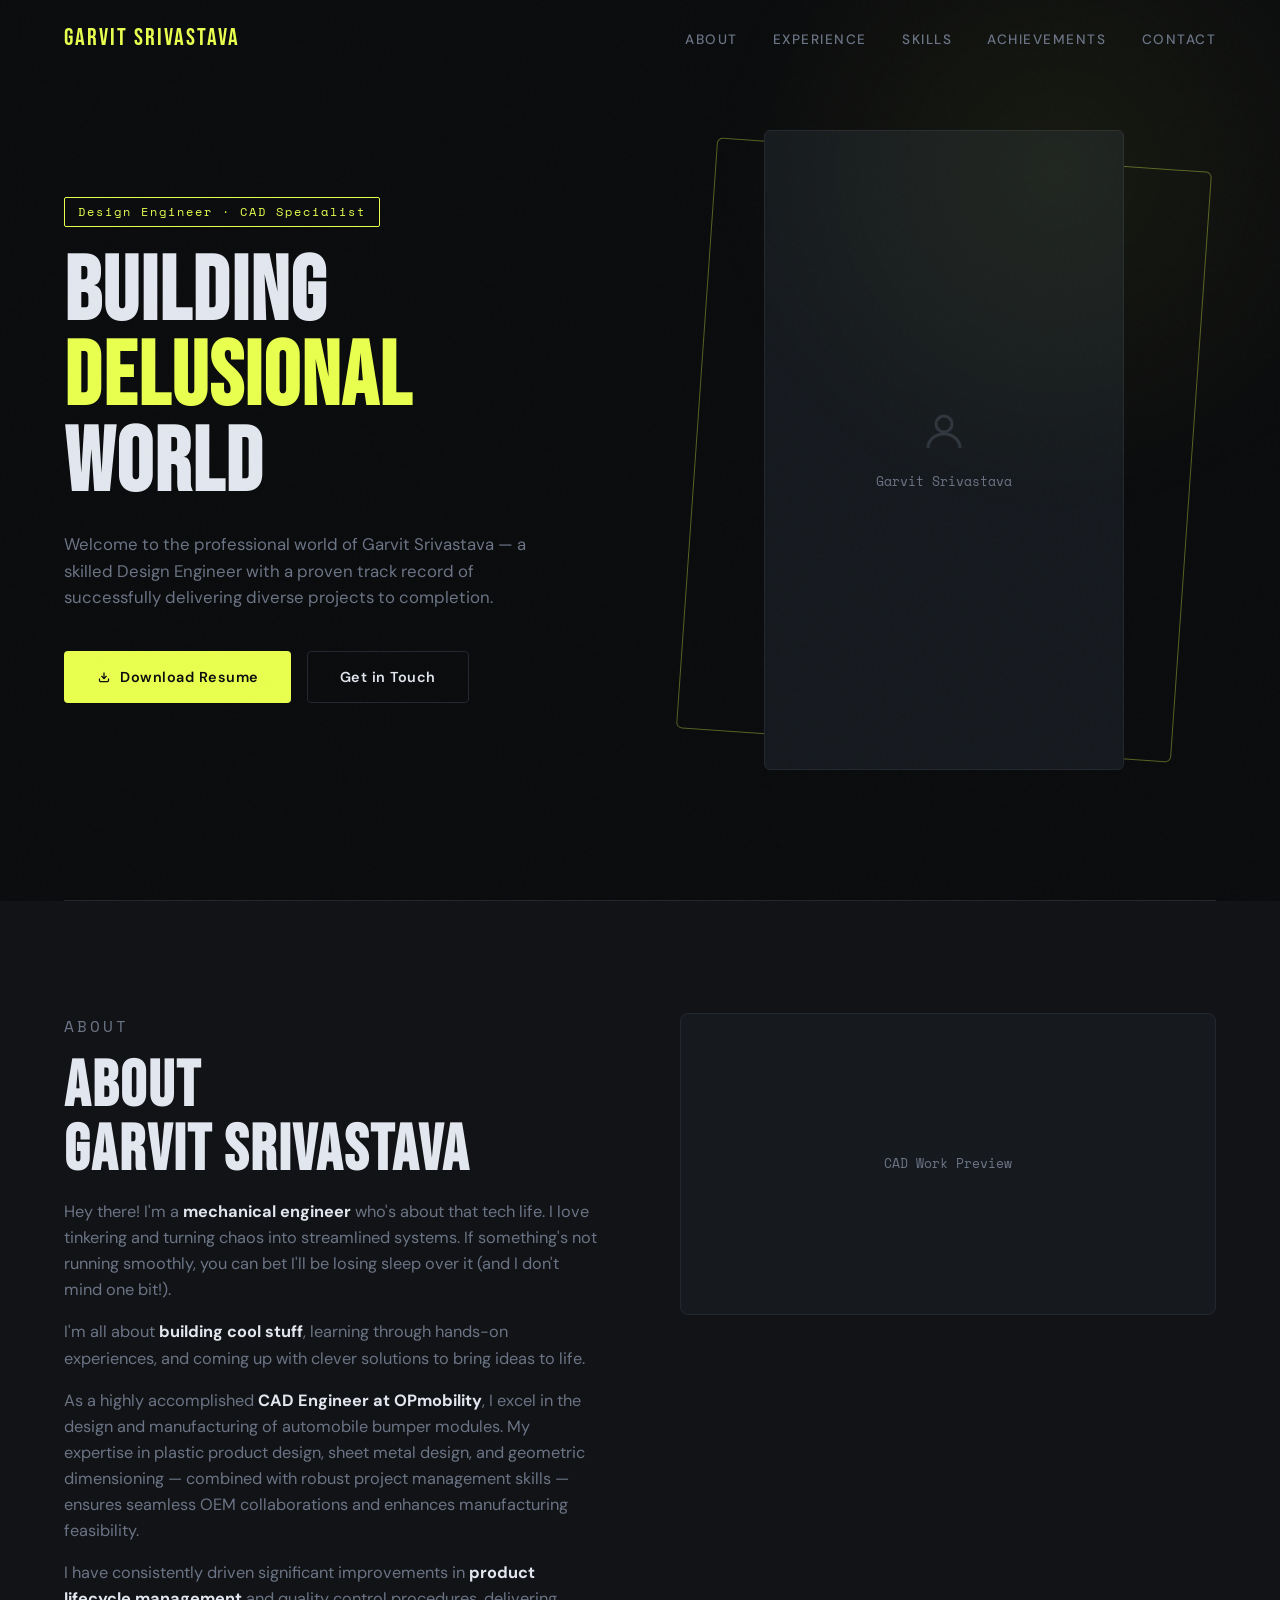
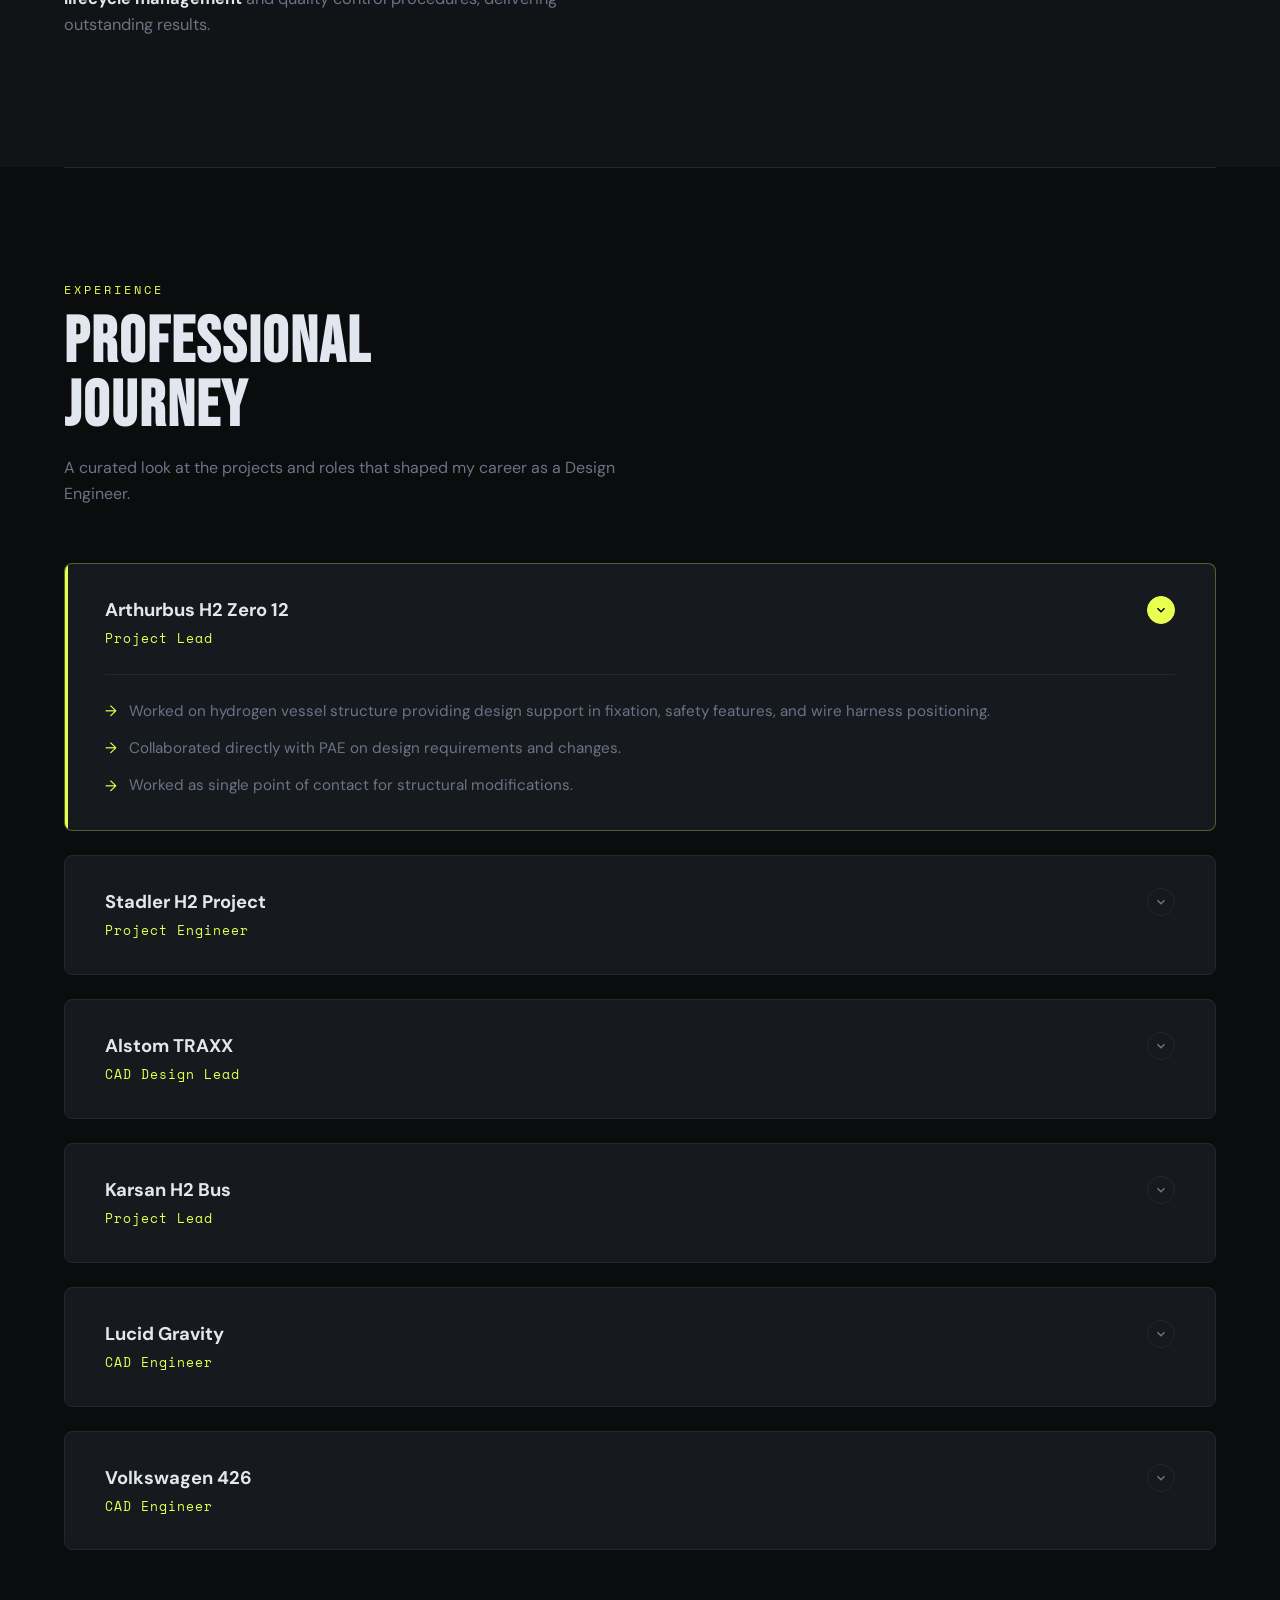
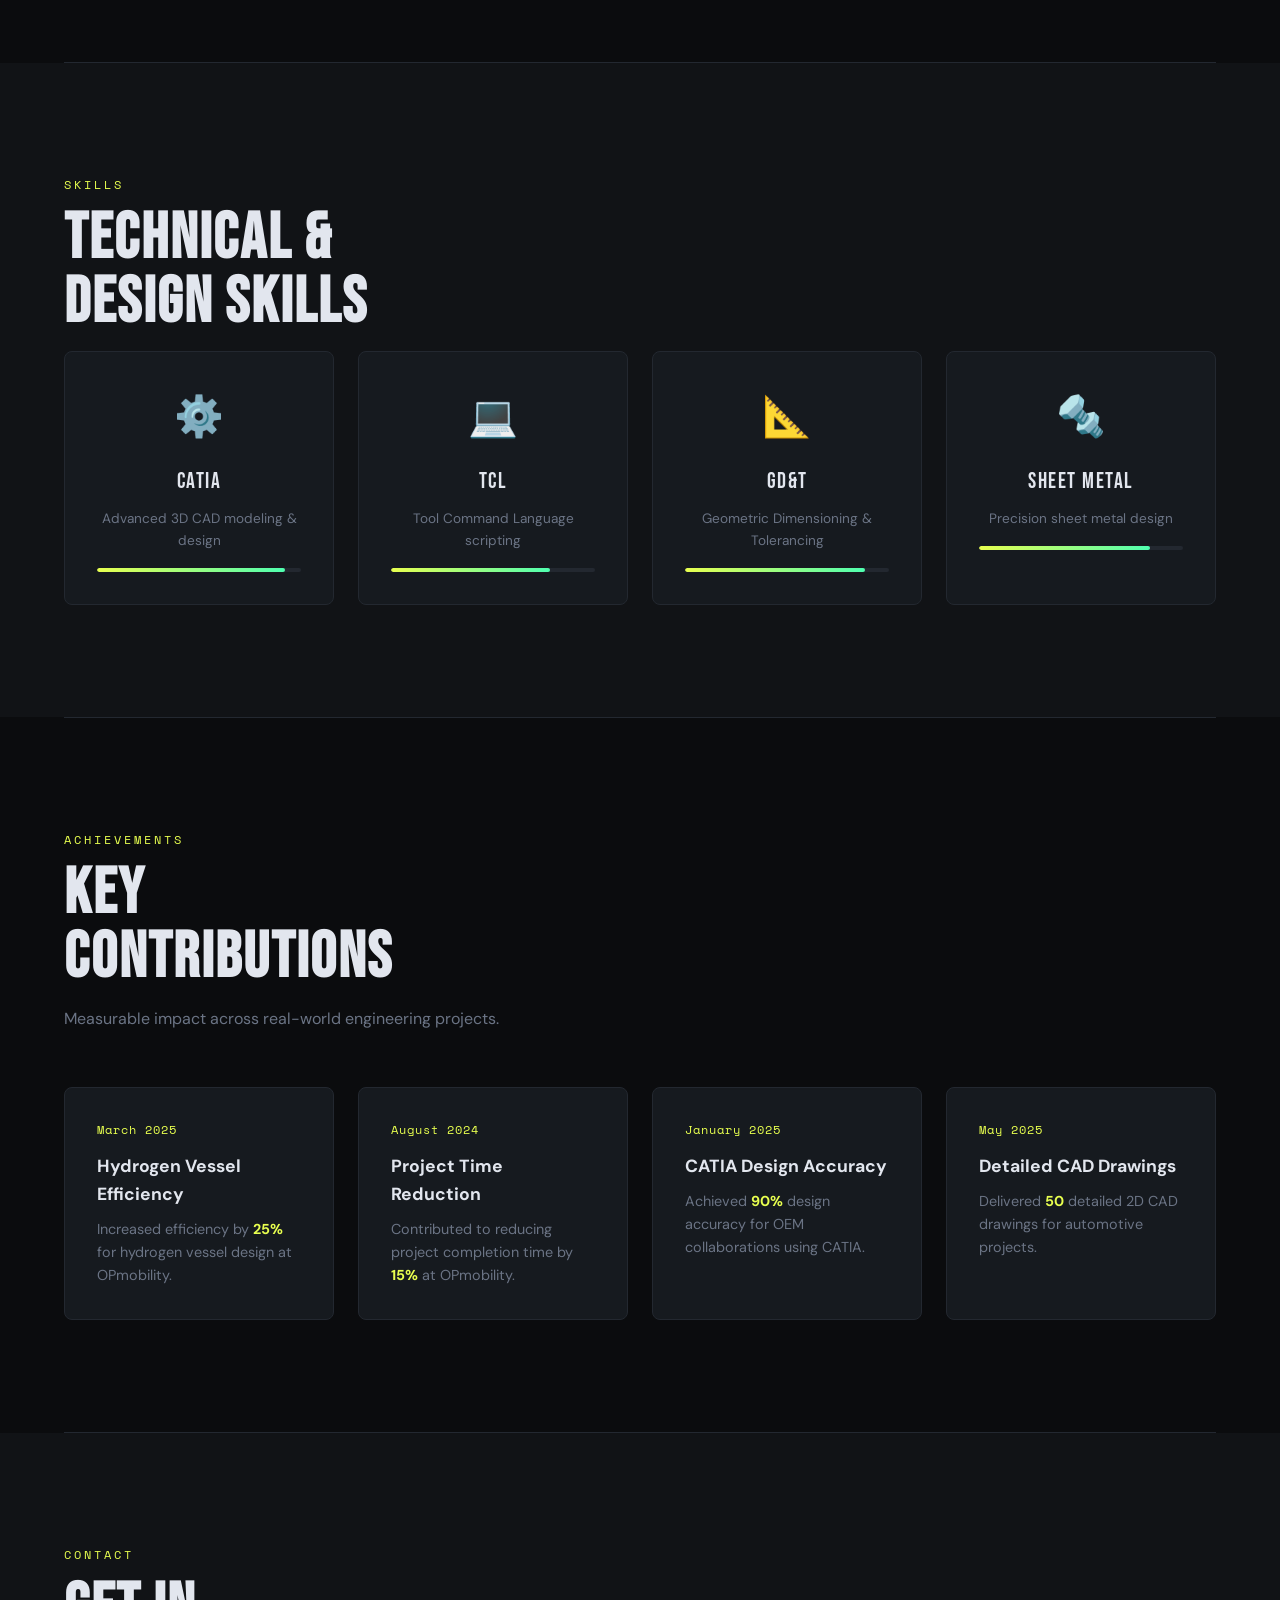
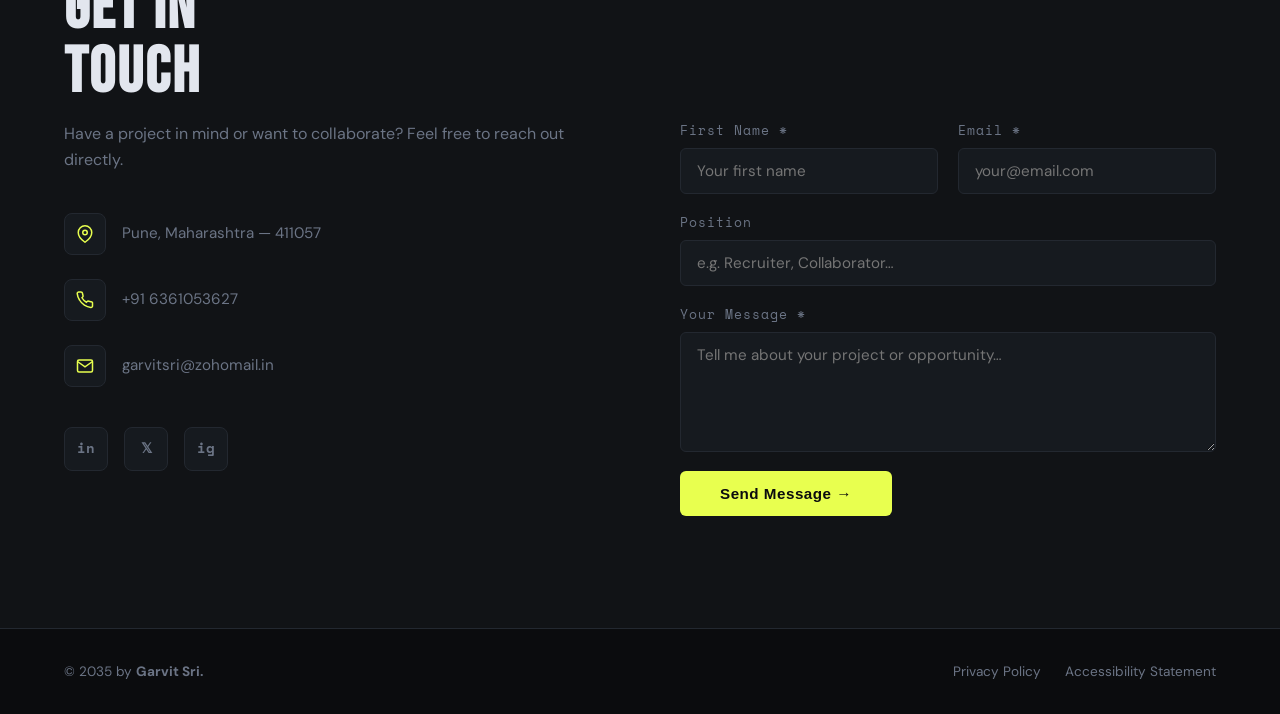
==== index.html @ 649bc717 "Photo update" ====
<!DOCTYPE html>
<html lang="en">
<head>
  <meta charset="UTF-8" />
  <meta name="viewport" content="width=device-width, initial-scale=1.0" />
  <title>Garvit Srivastava | Design Engineer</title>
  <link href="https://fonts.googleapis.com/css2?family=Bebas+Neue&family=DM+Sans:ital,wght@0,300;0,400;0,500;0,700;1,300&family=Space+Mono:wght@400;700&display=swap" rel="stylesheet" />
  <link rel="stylesheet" href="style.css" />
</head>
<body>

  <!-- NAV -->
  <nav id="navbar">
    <a href="#hero" class="nav-logo">GARVIT SRIVASTAVA</a>
    <ul class="nav-links">
      <li><a href="#about">About</a></li>
      <li><a href="#experience">Experience</a></li>
      <li><a href="#skills">Skills</a></li>
      <li><a href="#achievements">Achievements</a></li>
      <li><a href="#contact">Contact</a></li>
    </ul>
  </nav>

  <!-- HERO -->
  <section id="hero">
    <div class="hero-content">
      <span class="hero-tag">Design Engineer · CAD Specialist</span>
      <h1 class="hero-title">Building<br /><span>Delusional</span><br />World</h1>
      <p class="hero-sub">Welcome to the professional world of Garvit Srivastava — a skilled Design Engineer with a proven track record of successfully delivering diverse projects to completion.</p>
      <div class="btn-group">
        <a href="https://09c4824d-bf7a-49ed-923b-a0f10c37a76d.filesusr.com/ugd/713a3a_d5981215d5e9465781ec7c9f344c3c50.pdf" target="_blank" class="btn btn-primary">
          <svg width="16" height="12" viewBox="0 0 24 24" fill="none" stroke="currentColor" stroke-width="2.5"><path d="M21 15v4a2 2 0 0 1-2 2H5a2 2 0 0 1-2-2v-4"/><polyline points="7 10 12 15 17 10"/><line x1="12" y1="15" x2="12" y2="3"/></svg>
          Download Resume
        </a>
        <a href="#contact" class="btn btn-ghost">Get in Touch</a>
      </div>
    </div>

    <div class="hero-img-wrap">
      <img class="hero-img"
        src="https://static.wixstatic.com/media/713a3a_5676bb3617b1445f835e313beb26c7d6~mv2.jpg/v1/fill/w_421,h_815,al_c,q_80,usm_0.66_1.00_0.01,enc_avif,quality_auto/713a3a_5676bb3617b1445f835e313beb26c7d6~mv2.jpg"
        alt="Garvit Srivastava"
        onerror="this.style.display='none'; this.nextElementSibling.style.display='flex';" />
      <div class="hero-img-placeholder" style="display:none;">
        <svg width="48" height="48" viewBox="0 0 24 24" fill="none" stroke="currentColor" stroke-width="1.5"><circle cx="12" cy="8" r="4"/><path d="M4 20c0-4 3.6-7 8-7s8 3 8 7"/></svg>
        Garvit Srivastava
      </div>
    </div>
  </section>

  <hr class="divider" />

  <!-- ABOUT -->
  <section id="about">
    <div class="about-grid">
      <div class="about-text reveal">
        <p class="section-label">About</p>
        <h2 class="section-title">About<br />Garvit Srivastava  </h2>
        <p>Hey there! I'm a <strong>mechanical engineer</strong> who's about that tech life. I love tinkering and turning chaos into streamlined systems. If something's not running smoothly, you can bet I'll be losing sleep over it (and I don't mind one bit!).</p>
        <p>I'm all about <strong>building cool stuff</strong>, learning through hands-on experiences, and coming up with clever solutions to bring ideas to life.</p>
        <p>As a highly accomplished <strong>CAD Engineer at OPmobility</strong>, I excel in the design and manufacturing of automobile bumper modules. My expertise in plastic product design, sheet metal design, and geometric dimensioning — combined with robust project management skills — ensures seamless OEM collaborations and enhances manufacturing feasibility.</p>
        <p>I have consistently driven significant improvements in <strong>product lifecycle management</strong> and quality control procedures, delivering outstanding results.</p>
      </div>
      <div class="reveal" style="transition-delay:.15s">
        <img
          class="about-img"
          src="https://static.wixstatic.com/media/713a3a_209ad9497d9248bcb923b606155beb4b~mv2.png/v1/fill/w_540,h_320,al_c,q_85,usm_0.66_1.00_0.01,enc_avif,quality_auto/Screenshot%202025-07-06%20215825.png"
          alt="Garvit at work"
          onerror="this.style.display='none'; this.nextElementSibling.style.display='flex';" />
        <div class="about-img-placeholder" style="display:none;">
          <span style="font-family:var(--font-mono); font-size:.8rem; color:var(--muted)">CAD Work Preview</span>
        </div>
      </div>
    </div>
  </section>

  <hr class="divider" />

  <!-- EXPERIENCE -->
  <section id="experience">
    <p class="section-label reveal">Experience</p>
    <h2 class="section-title reveal">Professional<br />Journey</h2>
    <p class="section-sub reveal">A curated look at the projects and roles that shaped my career as a Design Engineer.</p>

    <div class="exp-grid">

      <div class="exp-card reveal" data-exp>
        <div class="exp-header">
          <div>
            <div class="exp-title">Arthurbus H2 Zero 12</div>
            <div class="exp-role">Project Lead</div>
          </div>
          <div class="exp-toggle">
            <svg width="14" height="14" viewBox="0 0 24 24" fill="none" stroke="currentColor" stroke-width="2.5"><polyline points="6 9 12 15 18 9"/></svg>
          </div>
        </div>
        <div class="exp-body">
          <ul>
            <li>Worked on hydrogen vessel structure providing design support in fixation, safety features, and wire harness positioning.</li>
            <li>Collaborated directly with PAE on design requirements and changes.</li>
            <li>Worked as single point of contact for structural modifications.</li>
          </ul>
        </div>
      </div>

      <div class="exp-card reveal" data-exp style="transition-delay:.1s">
        <div class="exp-header">
          <div>
            <div class="exp-title">Stadler H2 Project</div>
            <div class="exp-role">Project Engineer</div>
          </div>
          <div class="exp-toggle">
            <svg width="14" height="14" viewBox="0 0 24 24" fill="none" stroke="currentColor" stroke-width="2.5"><polyline points="6 9 12 15 18 9"/></svg>
          </div>
        </div>
        <div class="exp-body">
          <ul>
            <li>Worked on fueling and defueling piping system complying with manufacturing and simulation conditions.</li>
            <li>Implemented structural modifications as directed by System engineer to meet customer requirements.</li>
            <li>Drafted system, piping, and wire harness drawings for supplier to manufacture parts.</li>
          </ul>
        </div>
      </div>

      <div class="exp-card reveal" data-exp style="transition-delay:.2s">
        <div class="exp-header">
          <div>
            <div class="exp-title">Alstom TRAXX</div>
            <div class="exp-role">CAD Design Lead</div>
          </div>
          <div class="exp-toggle">
            <svg width="14" height="14" viewBox="0 0 24 24" fill="none" stroke="currentColor" stroke-width="2.5"><polyline points="6 9 12 15 18 9"/></svg>
          </div>
        </div>
        <div class="exp-body">
          <ul>
            <li>Worked on 3D and 2D modifications of structural support for hydrogen powertrain.</li>
            <li>Created detailed 2D drawings for piping and priming areas of structure.</li>
          </ul>
        </div>
      </div>

      <div class="exp-card reveal" data-exp style="transition-delay:.3s">
        <div class="exp-header">
          <div>
            <div class="exp-title">Karsan H2 Bus</div>
            <div class="exp-role">Project Lead</div>
          </div>
          <div class="exp-toggle">
            <svg width="14" height="14" viewBox="0 0 24 24" fill="none" stroke="currentColor" stroke-width="2.5"><polyline points="6 9 12 15 18 9"/></svg>
          </div>
        </div>
        <div class="exp-body">
          <ul>
            <li>Worked on metal cage structure to support hydrogen vessel and provide constant supply of hydrogen to fuel cell.</li>
            <li>Optimised components assembly to ease maintenance and accessibility.</li>
          </ul>
        </div>
      </div>

      <div class="exp-card reveal" data-exp style="transition-delay:.4s">
        <div class="exp-header">
          <div>
            <div class="exp-title">Lucid Gravity</div>
            <div class="exp-role">CAD Engineer</div>
          </div>
          <div class="exp-toggle">
            <svg width="14" height="14" viewBox="0 0 24 24" fill="none" stroke="currentColor" stroke-width="2.5"><polyline points="6 9 12 15 18 9"/></svg>
          </div>
        </div>
        <div class="exp-body">
          <ul>
            <li>Implemented tooling modifications to optimize manufacturability and ensure feasibility for production.</li>
            <li>Performed detailed validation of 2D/3D design drawings to ensure compliance with industry standards and functional specifications.</li>
          </ul>
        </div>
      </div>

      <div class="exp-card reveal" data-exp style="transition-delay:.5s">
        <div class="exp-header">
          <div>
            <div class="exp-title">Volkswagen 426</div>
            <div class="exp-role">CAD Engineer</div>
          </div>
          <div class="exp-toggle">
            <svg width="14" height="14" viewBox="0 0 24 24" fill="none" stroke="currentColor" stroke-width="2.5"><polyline points="6 9 12 15 18 9"/></svg>
          </div>
        </div>
        <div class="exp-body">
          <ul>
            <li>Updated and revised 2D/3D CAD drawings based on design changes and tooling feedback.</li>
            <li>Conducted drawing validation by applying Volkswagen-specific standards to ensure compliance and accuracy.</li>
          </ul>
        </div>
      </div>

    </div>
  </section>

  <hr class="divider" />

  <!-- SKILLS -->
  <section id="skills">
    <p class="section-label reveal">Skills</p>
    <h2 class="section-title reveal">Technical &amp;<br />Design Skills</h2>
    <div class="skills-grid">

      <div class="skill-card reveal">
        <span class="skill-icon">⚙️</span>
        <div class="skill-name">CATIA</div>
        <p style="font-size:.85rem;color:var(--muted)">Advanced 3D CAD modeling &amp; design</p>
        <div class="skill-bar-wrap"><div class="skill-bar" data-width="92"></div></div>
      </div>

      <div class="skill-card reveal" style="transition-delay:.1s">
        <span class="skill-icon">💻</span>
        <div class="skill-name">TCL</div>
        <p style="font-size:.85rem;color:var(--muted)">Tool Command Language scripting</p>
        <div class="skill-bar-wrap"><div class="skill-bar" data-width="78"></div></div>
      </div>

      <div class="skill-card reveal" style="transition-delay:.2s">
        <span class="skill-icon">📐</span>
        <div class="skill-name">GD&amp;T</div>
        <p style="font-size:.85rem;color:var(--muted)">Geometric Dimensioning &amp; Tolerancing</p>
        <div class="skill-bar-wrap"><div class="skill-bar" data-width="88"></div></div>
      </div>

      <div class="skill-card reveal" style="transition-delay:.3s">
        <span class="skill-icon">🔩</span>
        <div class="skill-name">Sheet Metal</div>
        <p style="font-size:.85rem;color:var(--muted)">Precision sheet metal design</p>
        <div class="skill-bar-wrap"><div class="skill-bar" data-width="84"></div></div>
      </div>

    </div>
  </section>

  <hr class="divider" />

  <!-- ACHIEVEMENTS -->
  <section id="achievements">
    <p class="section-label reveal">Achievements</p>
    <h2 class="section-title reveal">Key<br />Contributions</h2>
    <p class="section-sub reveal">Measurable impact across real-world engineering projects.</p>

    <div class="ach-grid">

      <div class="ach-card reveal">
        <div class="ach-date">March 2025</div>
        <div class="ach-title">Hydrogen Vessel Efficiency</div>
        <div class="ach-desc">Increased efficiency by <strong style="color:var(--accent)">25%</strong> for hydrogen vessel design at OPmobility.</div>
      </div>

      <div class="ach-card reveal" style="transition-delay:.1s">
        <div class="ach-date">August 2024</div>
        <div class="ach-title">Project Time Reduction</div>
        <div class="ach-desc">Contributed to reducing project completion time by <strong style="color:var(--accent)">15%</strong> at OPmobility.</div>
      </div>

      <div class="ach-card reveal" style="transition-delay:.2s">
        <div class="ach-date">January 2025</div>
        <div class="ach-title">CATIA Design Accuracy</div>
        <div class="ach-desc">Achieved <strong style="color:var(--accent)">90%</strong> design accuracy for OEM collaborations using CATIA.</div>
      </div>

      <div class="ach-card reveal" style="transition-delay:.3s">
        <div class="ach-date">May 2025</div>
        <div class="ach-title">Detailed CAD Drawings</div>
        <div class="ach-desc">Delivered <strong style="color:var(--accent)">50</strong> detailed 2D CAD drawings for automotive projects.</div>
      </div>

    </div>
  </section>

  <hr class="divider" />

  <!-- CONTACT -->
  <section id="contact">
    <p class="section-label reveal">Contact</p>
    <h2 class="section-title reveal">Get in<br />Touch</h2>

    <div class="contact-wrap">

      <div class="contact-info reveal">
        <p style="color:var(--muted); margin-bottom:1rem;">Have a project in mind or want to collaborate? Feel free to reach out directly.</p>

        <div class="contact-item">
          <div class="c-icon">
            <svg width="18" height="18" viewBox="0 0 24 24" fill="none" stroke="currentColor" stroke-width="2"><path d="M21 10c0 7-9 13-9 13s-9-6-9-13a9 9 0 0 1 18 0z"/><circle cx="12" cy="10" r="3"/></svg>
          </div>
          <span>Pune, Maharashtra — 411057</span>
        </div>

        <div class="contact-item">
          <div class="c-icon">
            <svg width="18" height="18" viewBox="0 0 24 24" fill="none" stroke="currentColor" stroke-width="2"><path d="M22 16.92v3a2 2 0 0 1-2.18 2 19.79 19.79 0 0 1-8.63-3.07A19.5 19.5 0 0 1 4.69 12 19.79 19.79 0 0 1 1.63 3.42 2 2 0 0 1 3.6 1.24h3a2 2 0 0 1 2 1.72c.13 1 .37 1.97.72 2.9a2 2 0 0 1-.45 2.11L7.91 9a16 16 0 0 0 6 6l.96-.96a2 2 0 0 1 2.11-.45c.93.35 1.9.59 2.9.72A2 2 0 0 1 22 16.92z"/></svg>
          </div>
          <a href="tel:+916361053627">+91 6361053627</a>
        </div>

        <div class="contact-item">
          <div class="c-icon">
            <svg width="18" height="18" viewBox="0 0 24 24" fill="none" stroke="currentColor" stroke-width="2"><path d="M4 4h16c1.1 0 2 .9 2 2v12c0 1.1-.9 2-2 2H4c-1.1 0-2-.9-2-2V6c0-1.1.9-2 2-2z"/><polyline points="22,6 12,13 2,6"/></svg>
          </div>
          <a href="mailto:garvitsri@zohomail.in">garvitsri@zohomail.in</a>
        </div>

        <div class="social-row">
          <a href="https://www.linkedin.com/in/garvitsri/" target="_blank" class="social-btn" title="LinkedIn">in</a>
          <a href="https://x.com/garvitsri01" target="_blank" class="social-btn" title="X / Twitter">𝕏</a>
          <a href="https://www.instagram.com/garvit_0602/" target="_blank" class="social-btn" title="Instagram">ig</a>
        </div>
      </div>

      <div class="contact-form reveal" style="transition-delay:.15s">
        <div class="form-row">
          <div class="form-group">
            <label>First Name *</label>
            <input type="text" id="fname" placeholder="Your first name" />
          </div>
          <div class="form-group">
            <label>Email *</label>
            <input type="email" id="femail" placeholder="your@email.com" />
          </div>
        </div>
        <div class="form-group">
          <label>Position</label>
          <input type="text" id="fpos" placeholder="e.g. Recruiter, Collaborator…" />
        </div>
        <div class="form-group">
          <label>Your Message *</label>
          <textarea id="fmsg" placeholder="Tell me about your project or opportunity…"></textarea>
        </div>
        <button class="btn-submit" onclick="submitForm()">Send Message →</button>
        <div class="form-success" id="formSuccess">✓ Message sent! I'll get back to you soon.</div>
      </div>

    </div>
  </section>

  <!-- FOOTER -->
  <footer>
    <p>© 2035 by <strong>Garvit Sri.</strong></p>
    <div class="footer-links">
      <a href="#">Privacy Policy</a>
      <a href="#">Accessibility Statement</a>
    </div>
  </footer>

  <script src="script.js"></script>
</body>
</html>
---- style.css ----
/* ── RESET & VARIABLES ─────────────────────── */
*, *::before, *::after { margin: 0; padding: 0; box-sizing: border-box; }

:root {
  --bg:       #0b0c0e;
  --surface:  #111316;
  --card:     #161a1f;
  --border:   #232830;
  --accent:   #e8ff4f;
  --accent2:  #4fffb0;
  --text:     #e2e6ee;
  --muted:    #6b7485;
  --font-head: 'Bebas Neue', sans-serif;
  --font-body: 'DM Sans', sans-serif;
  --font-mono: 'Space Mono', monospace;
}

html { scroll-behavior: smooth; }

body {
  background: var(--bg);
  color: var(--text);
  font-family: var(--font-body);
  font-size: 16px;
  line-height: 1.6;
  overflow-x: hidden;
}

/* ── NOISE OVERLAY ─────────────────────────── */
body::before {
  content: '';
  position: fixed;
  inset: 0;
  background-image: url("data:image/svg+xml,%3Csvg viewBox='0 0 256 256' xmlns='http://www.w3.org/2000/svg'%3E%3Cfilter id='noise'%3E%3CfeTurbulence type='fractalNoise' baseFrequency='0.9' numOctaves='4' stitchTiles='stitch'/%3E%3C/filter%3E%3Crect width='100%25' height='100%25' filter='url(%23noise)' opacity='0.04'/%3E%3C/svg%3E");
  pointer-events: none;
  z-index: 9999;
  opacity: .35;
}

/* ── NAV ───────────────────────────────────── */
nav {
  position: fixed;
  top: 0; left: 0; right: 0;
  z-index: 100;
  display: flex;
  align-items: center;
  justify-content: space-between;
  padding: 1.2rem 5vw;
  border-bottom: 1px solid transparent;
  transition: border-color .3s, background .3s, backdrop-filter .3s;
}
nav.scrolled {
  background: rgba(11,12,14,.82);
  backdrop-filter: blur(18px);
  border-color: var(--border);
}
.nav-logo {
  font-family: var(--font-head);
  font-size: 1.5rem;
  letter-spacing: 2px;
  color: var(--accent);
  text-decoration: none;
}
.nav-links { display: flex; gap: 2.2rem; list-style: none; }
.nav-links a {
  font-size: .85rem;
  font-weight: 500;
  letter-spacing: 1.5px;
  text-transform: uppercase;
  color: var(--muted);
  text-decoration: none;
  transition: color .2s;
}
.nav-links a:hover { color: var(--accent); }

/* ── HERO ──────────────────────────────────── */
#hero {
  min-height: 100vh;
  display: grid;
  grid-template-columns: 1fr 1fr;
  align-items: center;
  padding: 0 5vw;
  gap: 4rem;
  position: relative;
  overflow: hidden;
}
#hero::after {
  content: '';
  position: absolute;
  top: -20%; right: -10%;
  width: 55vw; height: 55vw;
  border-radius: 50%;
  background: radial-gradient(circle, rgba(232,255,79,.06) 0%, transparent 70%);
  pointer-events: none;
}

.hero-tag {
  display: inline-block;
  font-family: var(--font-mono);
  font-size: .75rem;
  letter-spacing: 2px;
  color: var(--accent);
  border: 1px solid var(--accent);
  padding: .3rem .8rem;
  border-radius: 2px;
  margin-bottom: 1.5rem;
  animation: fadeUp .6s .1s both;
}
.hero-title {
  font-family: var(--font-head);
  font-size: clamp(3.5rem, 7vw, 7rem);
  line-height: .95;
  letter-spacing: 2px;
  margin-bottom: 1.5rem;
  animation: fadeUp .6s .2s both;
}
.hero-title span { color: var(--accent); }
.hero-sub {
  font-size: 1.05rem;
  color: var(--muted);
  max-width: 480px;
  margin-bottom: 2.5rem;
  animation: fadeUp .6s .3s both;
}
.btn-group { display: flex; gap: 1rem; flex-wrap: wrap; animation: fadeUp .6s .4s both; }
.btn {
  display: inline-flex;
  align-items: center;
  gap: .5rem;
  padding: .85rem 2rem;
  border-radius: 4px;
  font-size: .9rem;
  font-weight: 600;
  letter-spacing: .5px;
  text-decoration: none;
  cursor: pointer;
  transition: all .25s;
}
.btn-primary {
  background: var(--accent);
  color: #0b0c0e;
}
.btn-primary:hover { background: #d4eb00; transform: translateY(-2px); box-shadow: 0 8px 30px rgba(232,255,79,.25); }
.btn-ghost {
  background: transparent;
  color: var(--text);
  border: 1px solid var(--border);
}
.btn-ghost:hover { border-color: var(--accent); color: var(--accent); transform: translateY(-2px); }

.hero-img-wrap {
  position: relative;
  display: flex;
  justify-content: center;
  animation: fadeUp .7s .35s both;
}
.hero-img-wrap::before {
  content: '';
  position: absolute;
  inset: 1.5rem;
  border: 1px solid var(--accent);
  border-radius: 6px;
  transform: rotate(4deg);
  opacity: .35;
}
.hero-img {
  width: 100%;
  max-width: 360px;
  aspect-ratio: 9/16;
  object-fit: cover;
  border-radius: 6px;
  filter: grayscale(20%) contrast(1.05);
  position: relative;
  z-index: 1;
}
.hero-img-placeholder {
  width: 100%;
  max-width: 360px;
  aspect-ratio: 9/16;
  border-radius: 6px;
  background: var(--card);
  border: 1px solid var(--border);
  display: flex;
  flex-direction: column;
  align-items: center;
  justify-content: center;
  gap: 1rem;
  color: var(--muted);
  font-family: var(--font-mono);
  font-size: .8rem;
  position: relative;
  z-index: 1;
}
.hero-img-placeholder svg { opacity: .3; }

/* ── SECTION COMMONS ───────────────────────── */
section { padding: 7rem 5vw; }
.section-label {
  font-family: var(--font-mono);
  font-size: .75rem;
  letter-spacing: 3px;
  color: var(--accent);
  text-transform: uppercase;
  margin-bottom: .8rem;
}
.section-title {
  font-family: var(--font-head);
  font-size: clamp(2.8rem, 5vw, 4.5rem);
  letter-spacing: 2px;
  line-height: 1;
  margin-bottom: 1rem;
}
.section-sub {
  color: var(--muted);
  max-width: 560px;
  margin-bottom: 3.5rem;
  font-size: 1rem;
}
hr.divider {
  border: none;
  border-top: 1px solid var(--border);
  margin: 0 5vw;
}

/* ── ABOUT ─────────────────────────────────── */
#about { background: var(--surface); }
.about-grid {
  display: grid;
  grid-template-columns: 1fr 1fr;
  gap: 5rem;
  align-items: start;
}
.about-text p {
  color: var(--muted);
  margin-bottom: 1rem;
  font-size: 1.02rem;
}
.about-text p strong { color: var(--text); }
.about-img {
  width: 100%;
  border-radius: 8px;
  border: 1px solid var(--border);
  filter: grayscale(15%);
}
.about-img-placeholder {
  width: 100%;
  aspect-ratio: 16/9;
  border-radius: 8px;
  background: var(--card);
  border: 1px solid var(--border);
  display: flex;
  align-items: center;
  justify-content: center;
  color: var(--muted);
  font-family: var(--font-mono);
  font-size: .8rem;
}

/* ── EXPERIENCE ────────────────────────────── */
#experience { background: var(--bg); }
.exp-grid { display: grid; gap: 1.5rem; }
.exp-card {
  background: var(--card);
  border: 1px solid var(--border);
  border-radius: 8px;
  padding: 2rem 2.5rem;
  cursor: pointer;
  transition: border-color .25s, transform .25s;
  position: relative;
  overflow: hidden;
}
.exp-card::before {
  content: '';
  position: absolute;
  left: 0; top: 0; bottom: 0;
  width: 3px;
  background: var(--accent);
  transform: scaleY(0);
  transform-origin: bottom;
  transition: transform .3s;
}
.exp-card:hover { border-color: rgba(232,255,79,.3); transform: translateX(4px); }
.exp-card:hover::before { transform: scaleY(1); }
.exp-card.open::before { transform: scaleY(1); }
.exp-card.open { border-color: rgba(232,255,79,.3); }
.exp-header {
  display: flex;
  justify-content: space-between;
  align-items: flex-start;
  gap: 1rem;
}
.exp-title { font-size: 1.15rem; font-weight: 700; margin-bottom: .25rem; }
.exp-role {
  font-family: var(--font-mono);
  font-size: .8rem;
  color: var(--accent);
  letter-spacing: 1px;
}
.exp-toggle {
  width: 28px; height: 28px;
  border: 1px solid var(--border);
  border-radius: 50%;
  display: flex;
  align-items: center;
  justify-content: center;
  flex-shrink: 0;
  transition: background .2s, border-color .2s;
  color: var(--muted);
}
.exp-card.open .exp-toggle { background: var(--accent); border-color: var(--accent); color: #000; }
.exp-body {
  display: none;
  margin-top: 1.5rem;
  padding-top: 1.5rem;
  border-top: 1px solid var(--border);
}
.exp-card.open .exp-body { display: block; }
.exp-body ul { list-style: none; display: flex; flex-direction: column; gap: .75rem; }
.exp-body ul li {
  display: flex;
  gap: .75rem;
  align-items: flex-start;
  color: var(--muted);
  font-size: .95rem;
}
.exp-body ul li::before {
  content: '→';
  color: var(--accent);
  flex-shrink: 0;
  margin-top: .05rem;
}

/* ── SKILLS ────────────────────────────────── */
#skills { background: var(--surface); }
.skills-grid {
  display: grid;
  grid-template-columns: repeat(auto-fit, minmax(220px, 1fr));
  gap: 1.5rem;
}
.skill-card {
  background: var(--card);
  border: 1px solid var(--border);
  border-radius: 8px;
  padding: 2rem;
  text-align: center;
  transition: border-color .25s, transform .25s;
}
.skill-card:hover {
  border-color: var(--accent);
  transform: translateY(-4px);
}
.skill-icon {
  font-size: 2.5rem;
  margin-bottom: 1rem;
  display: block;
}
.skill-name {
  font-family: var(--font-head);
  font-size: 1.4rem;
  letter-spacing: 1.5px;
  margin-bottom: .5rem;
}
.skill-bar-wrap {
  background: var(--border);
  border-radius: 100px;
  height: 4px;
  margin-top: 1rem;
  overflow: hidden;
}
.skill-bar {
  height: 100%;
  border-radius: 100px;
  background: linear-gradient(90deg, var(--accent), var(--accent2));
  width: 0;
  transition: width 1.2s cubic-bezier(.22,1,.36,1);
}

/* ── ACHIEVEMENTS ──────────────────────────── */
#achievements { background: var(--bg); }
.ach-grid {
  display: grid;
  grid-template-columns: repeat(auto-fit, minmax(240px, 1fr));
  gap: 1.5rem;
}
.ach-card {
  background: var(--card);
  border: 1px solid var(--border);
  border-radius: 8px;
  padding: 2rem;
  transition: border-color .25s, transform .25s;
  position: relative;
  overflow: hidden;
}
.ach-card::after {
  content: '';
  position: absolute;
  bottom: 0; left: 0; right: 0;
  height: 2px;
  background: linear-gradient(90deg, var(--accent), var(--accent2));
  transform: scaleX(0);
  transform-origin: left;
  transition: transform .4s;
}
.ach-card:hover { border-color: rgba(232,255,79,.25); transform: translateY(-4px); }
.ach-card:hover::after { transform: scaleX(1); }
.ach-date {
  font-family: var(--font-mono);
  font-size: .75rem;
  color: var(--accent);
  letter-spacing: 1px;
  margin-bottom: .8rem;
}
.ach-title { font-size: 1.1rem; font-weight: 700; margin-bottom: .6rem; }
.ach-desc { font-size: .9rem; color: var(--muted); }

/* ── CONTACT ───────────────────────────────── */
#contact { background: var(--surface); }
.contact-wrap {
  display: grid;
  grid-template-columns: 1fr 1fr;
  gap: 5rem;
  align-items: start;
}
.contact-info { display: flex; flex-direction: column; gap: 1.5rem; }
.contact-item {
  display: flex;
  align-items: center;
  gap: 1rem;
  color: var(--muted);
  font-size: .95rem;
}
.contact-item a { color: inherit; text-decoration: none; transition: color .2s; }
.contact-item a:hover { color: var(--accent); }
.c-icon {
  width: 42px; height: 42px;
  background: var(--card);
  border: 1px solid var(--border);
  border-radius: 8px;
  display: flex;
  align-items: center;
  justify-content: center;
  flex-shrink: 0;
  color: var(--accent);
}
.social-row { display: flex; gap: 1rem; margin-top: 1rem; }
.social-btn {
  width: 44px; height: 44px;
  background: var(--card);
  border: 1px solid var(--border);
  border-radius: 8px;
  display: flex;
  align-items: center;
  justify-content: center;
  color: var(--muted);
  text-decoration: none;
  font-size: .85rem;
  font-weight: 700;
  font-family: var(--font-mono);
  transition: all .2s;
}
.social-btn:hover { background: var(--accent); color: #000; border-color: var(--accent); }

/* ── FORM ──────────────────────────────────── */
.contact-form { display: flex; flex-direction: column; gap: 1.2rem; }
.form-row { display: grid; grid-template-columns: 1fr 1fr; gap: 1.2rem; }
.form-group { display: flex; flex-direction: column; gap: .4rem; }
.form-group label {
  font-size: .8rem;
  font-family: var(--font-mono);
  letter-spacing: 1px;
  color: var(--muted);
}
.form-group input,
.form-group select,
.form-group textarea {
  background: var(--card);
  border: 1px solid var(--border);
  border-radius: 6px;
  padding: .75rem 1rem;
  color: var(--text);
  font-family: var(--font-body);
  font-size: .95rem;
  outline: none;
  transition: border-color .2s;
}
.form-group input:focus,
.form-group select:focus,
.form-group textarea:focus { border-color: var(--accent); }
.form-group textarea { resize: vertical; min-height: 120px; }
.form-group select option { background: var(--card); }
.btn-submit {
  padding: .85rem 2.5rem;
  background: var(--accent);
  color: #0b0c0e;
  font-weight: 700;
  border: none;
  border-radius: 6px;
  font-size: .95rem;
  cursor: pointer;
  align-self: flex-start;
  transition: all .25s;
  letter-spacing: .5px;
}
.btn-submit:hover { background: #d4eb00; transform: translateY(-2px); box-shadow: 0 8px 30px rgba(232,255,79,.25); }
.form-success {
  display: none;
  padding: 1rem;
  background: rgba(79,255,176,.1);
  border: 1px solid var(--accent2);
  border-radius: 6px;
  color: var(--accent2);
  font-family: var(--font-mono);
  font-size: .85rem;
}

/* ── FOOTER ────────────────────────────────── */
footer {
  background: var(--bg);
  border-top: 1px solid var(--border);
  padding: 2rem 5vw;
  display: flex;
  align-items: center;
  justify-content: space-between;
  gap: 1rem;
  flex-wrap: wrap;
}
footer p { font-size: .85rem; color: var(--muted); }
footer a { color: var(--accent); text-decoration: none; }
.footer-links { display: flex; gap: 1.5rem; }
.footer-links a { font-size: .85rem; color: var(--muted); text-decoration: none; transition: color .2s; }
.footer-links a:hover { color: var(--accent); }

/* ── ANIMATIONS ────────────────────────────── */
@keyframes fadeUp {
  from { opacity: 0; transform: translateY(24px); }
  to   { opacity: 1; transform: translateY(0); }
}
.reveal {
  opacity: 0;
  transform: translateY(30px);
  transition: opacity .6s ease, transform .6s ease;
}
.reveal.visible {
  opacity: 1;
  transform: translateY(0);
}

/* ── RESPONSIVE ────────────────────────────── */
@media (max-width: 900px) {
  #hero { grid-template-columns: 1fr; padding-top: 7rem; text-align: center; }
  #hero::after { display: none; }
  .hero-sub { margin: 0 auto 2.5rem; }
  .btn-group { justify-content: center; }
  .hero-img-wrap { order: -1; }
  .about-grid { grid-template-columns: 1fr; }
  .contact-wrap { grid-template-columns: 1fr; }
  .form-row { grid-template-columns: 1fr; }
}
@media (max-width: 600px) {
  nav { padding: 1rem 4vw; }
  .nav-links { gap: 1.2rem; }
  .nav-links a { font-size: .75rem; }
  section { padding: 5rem 4vw; }
}
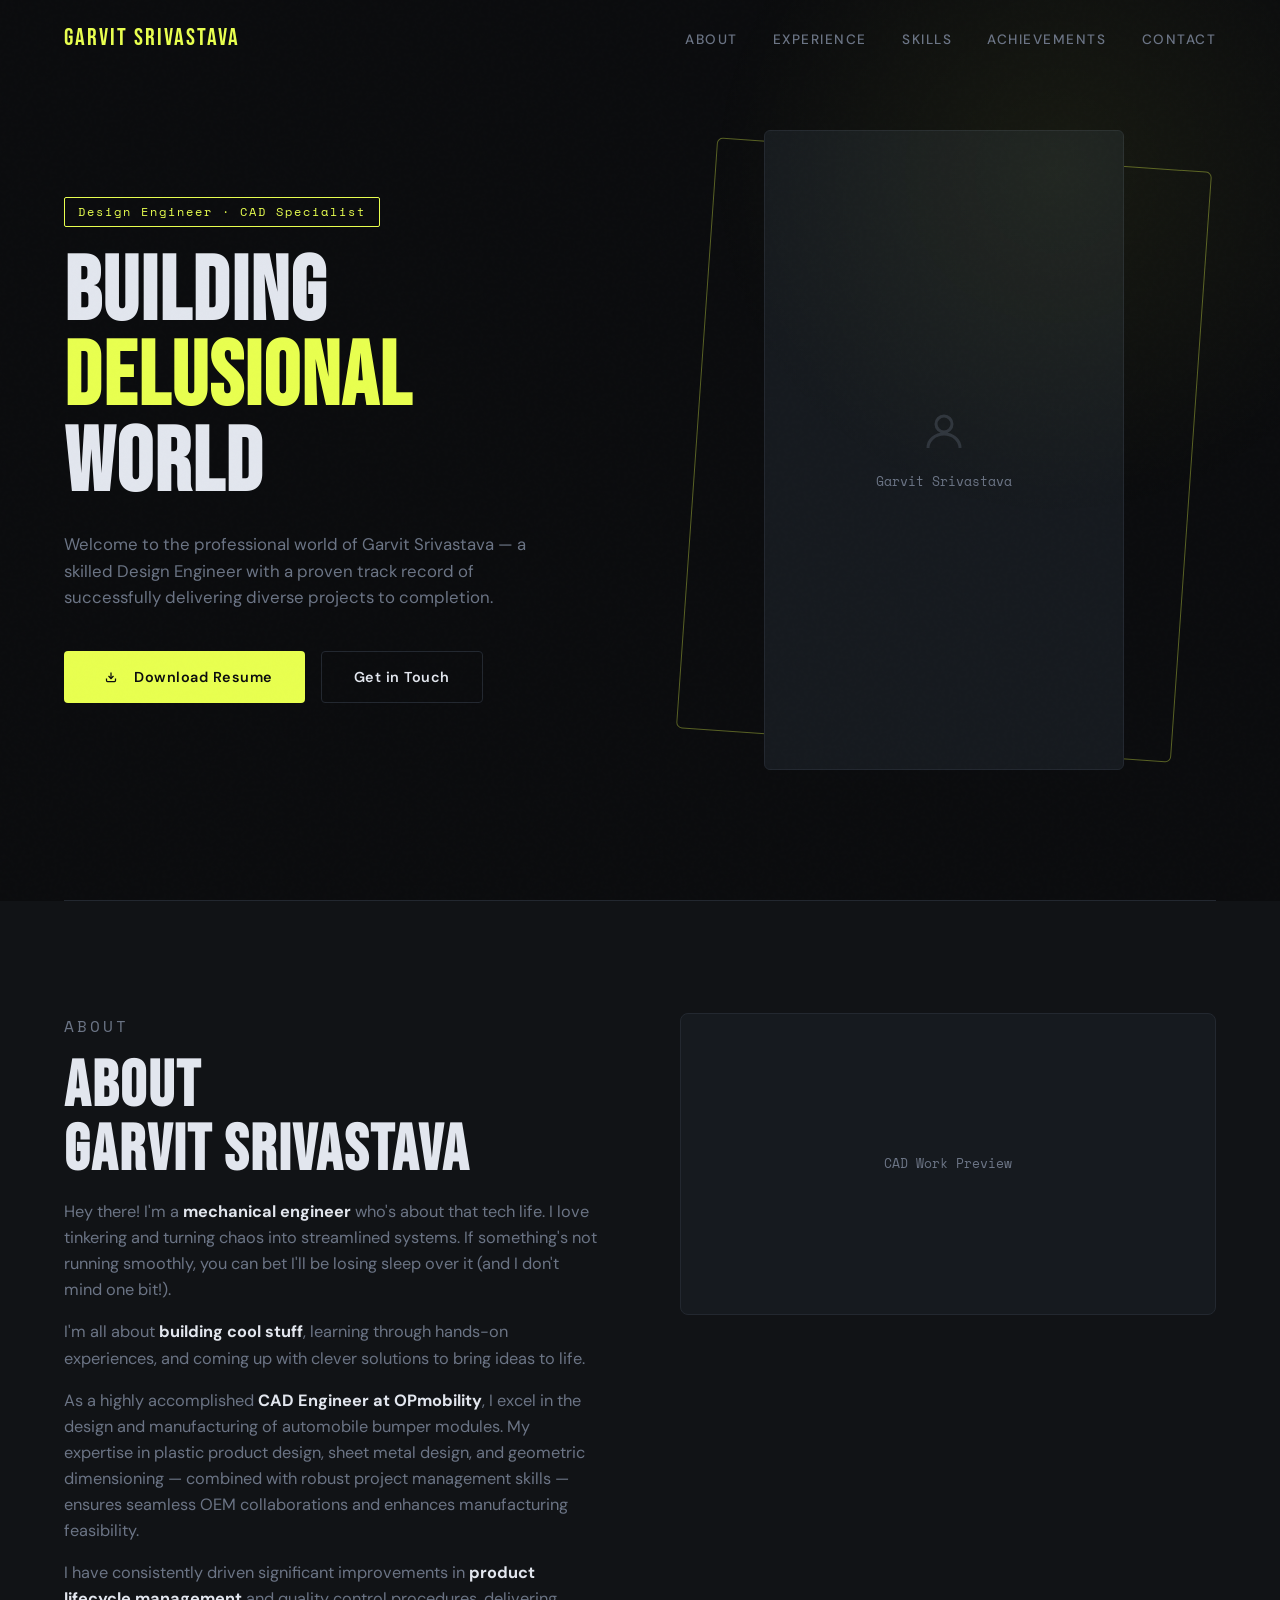
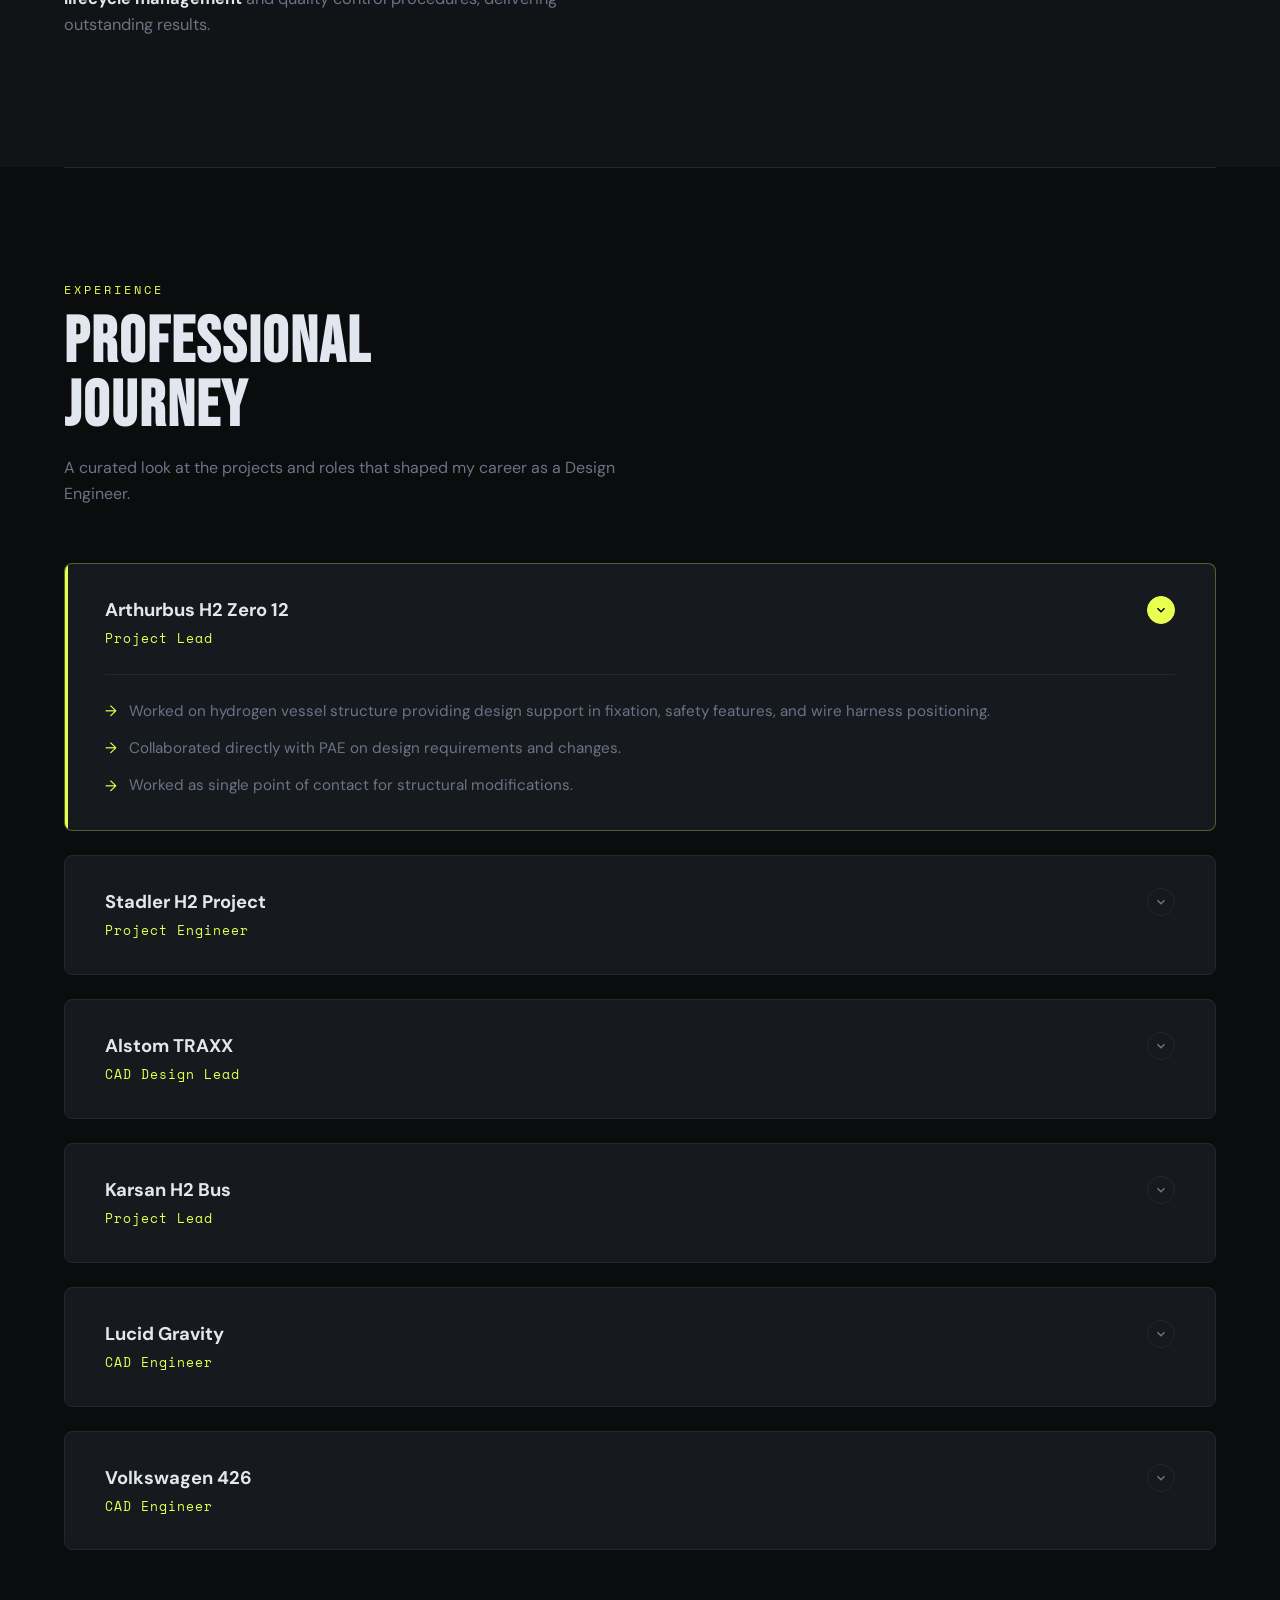
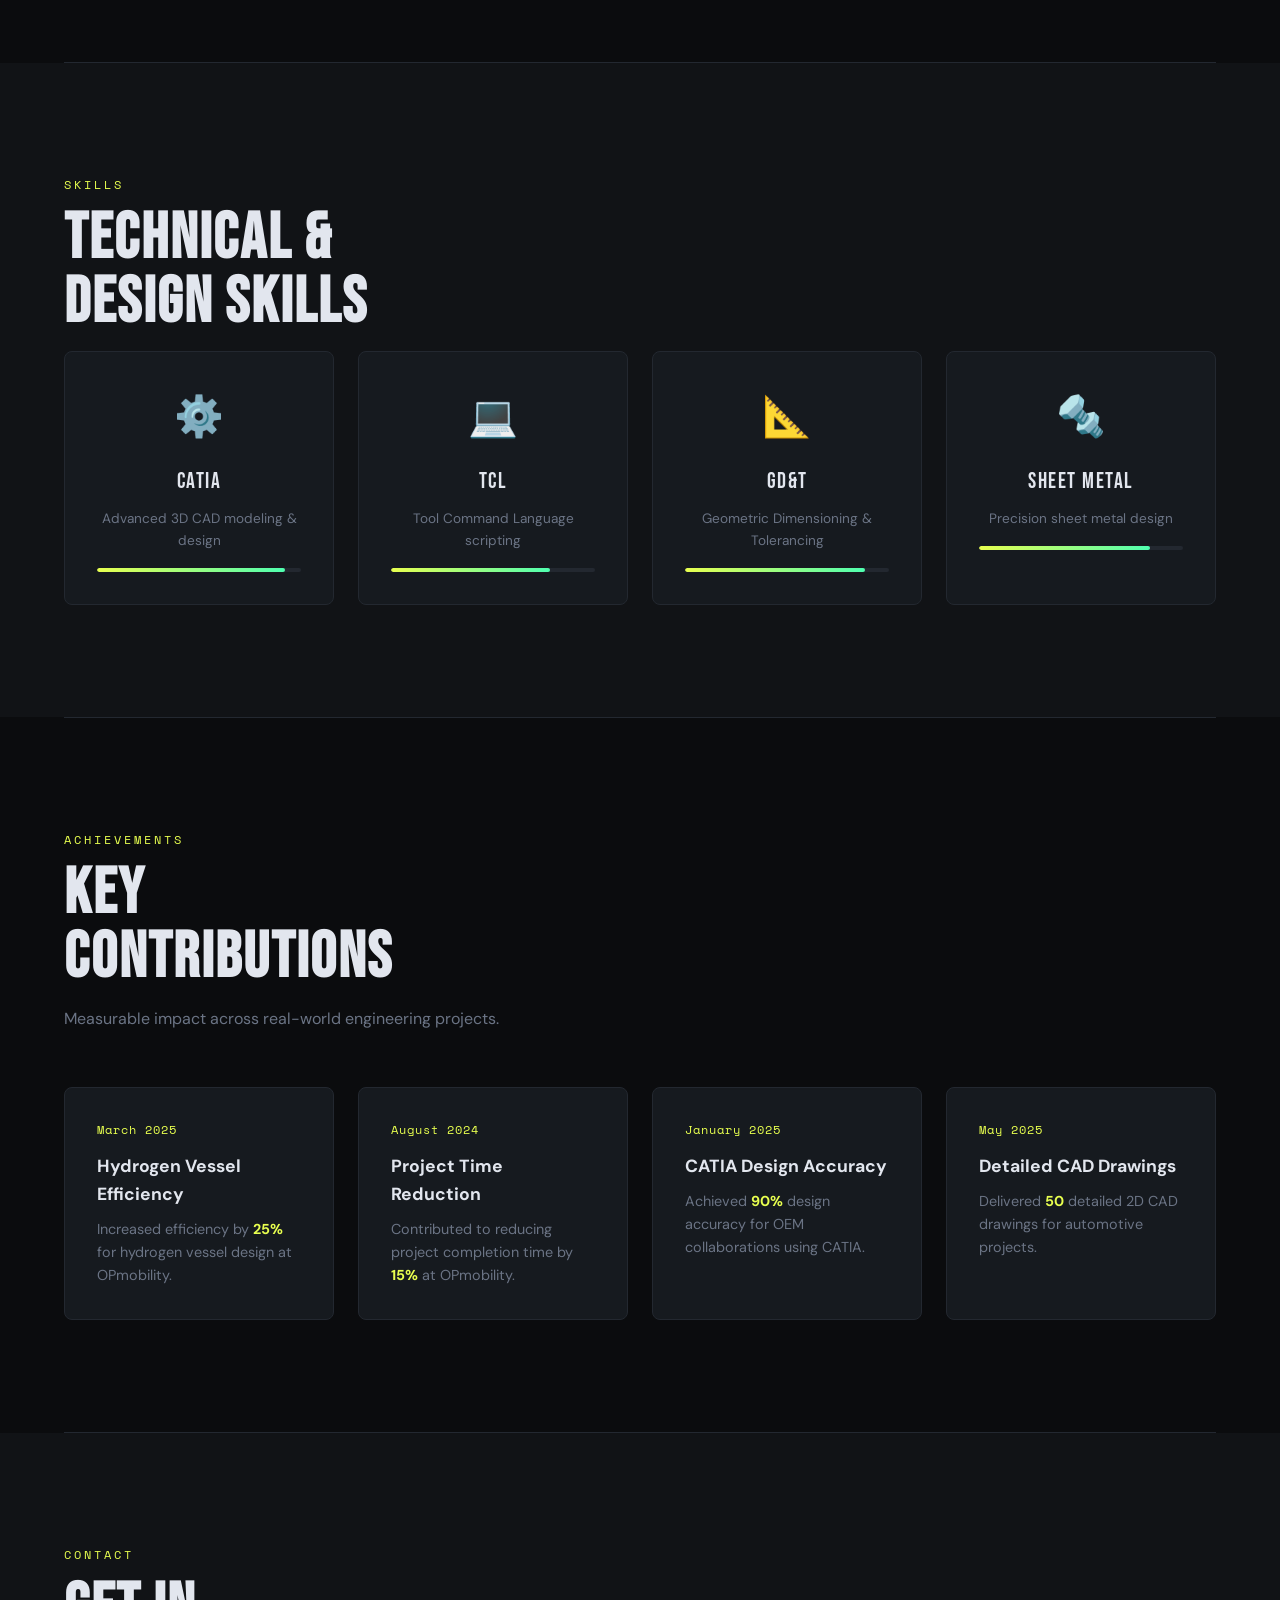
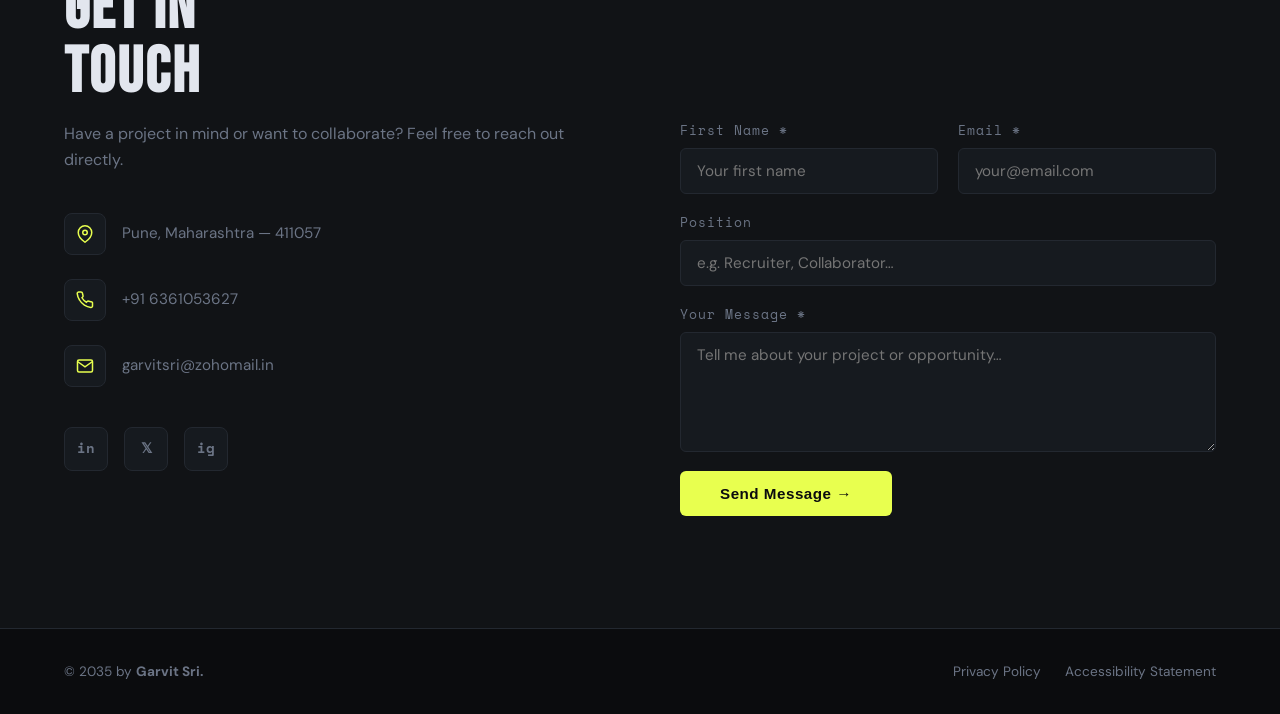
==== commit b346b36c: "work" ====
--- a/index.html
+++ b/index.html
@@ -29,7 +29,7 @@
       <p class="hero-sub">Welcome to the professional world of Garvit Srivastava — a skilled Design Engineer with a proven track record of successfully delivering diverse projects to completion.</p>
       <div class="btn-group">
         <a href="https://09c4824d-bf7a-49ed-923b-a0f10c37a76d.filesusr.com/ugd/713a3a_d5981215d5e9465781ec7c9f344c3c50.pdf" target="_blank" class="btn btn-primary">
-          <svg width="16" height="12" viewBox="0 0 24 24" fill="none" stroke="currentColor" stroke-width="2.5"><path d="M21 15v4a2 2 0 0 1-2 2H5a2 2 0 0 1-2-2v-4"/><polyline points="7 10 12 15 17 10"/><line x1="12" y1="15" x2="12" y2="3"/></svg>
+          <svg width="30" height="12" viewBox="0 0 24 24" fill="none" stroke="currentColor" stroke-width="2.5"><path d="M21 15v4a2 2 0 0 1-2 2H5a2 2 0 0 1-2-2v-4"/><polyline points="7 10 12 15 17 10"/><line x1="12" y1="15" x2="12" y2="3"/></svg>
           Download Resume
         </a>
         <a href="#contact" class="btn btn-ghost">Get in Touch</a>
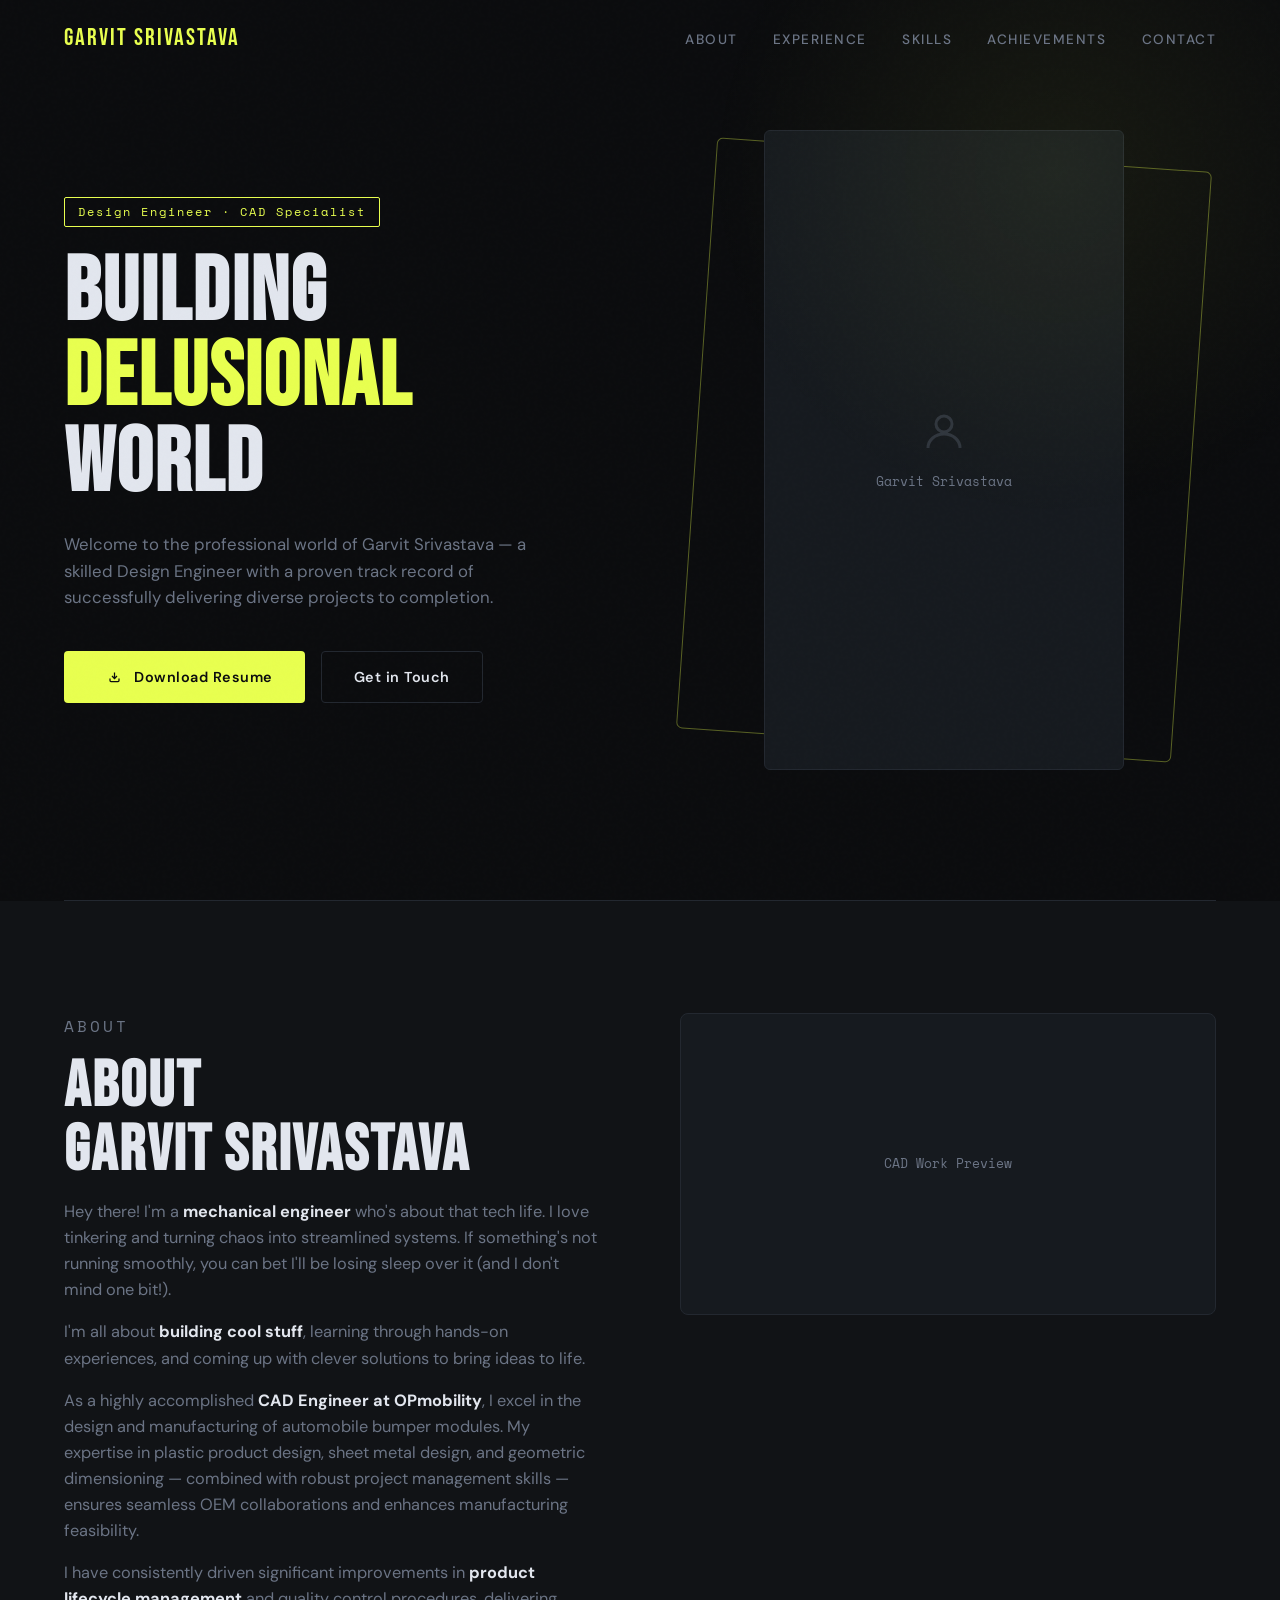
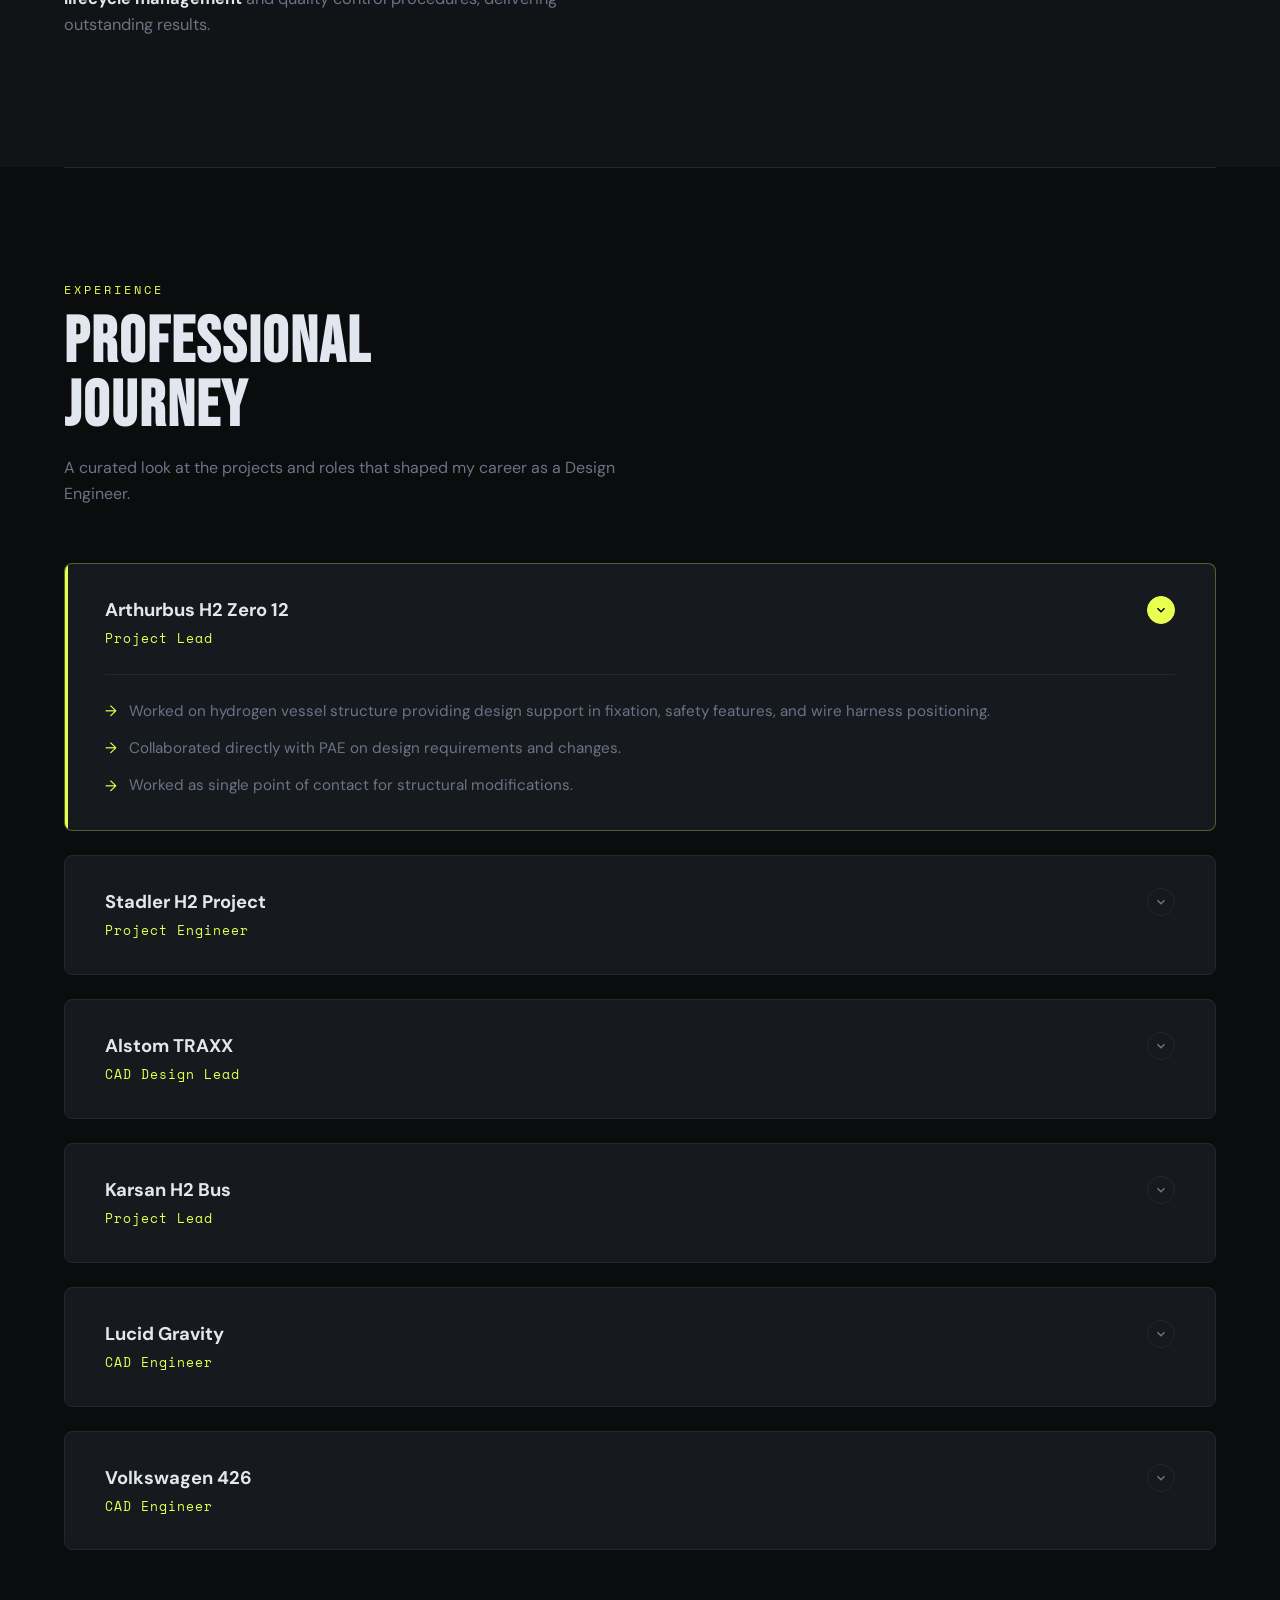
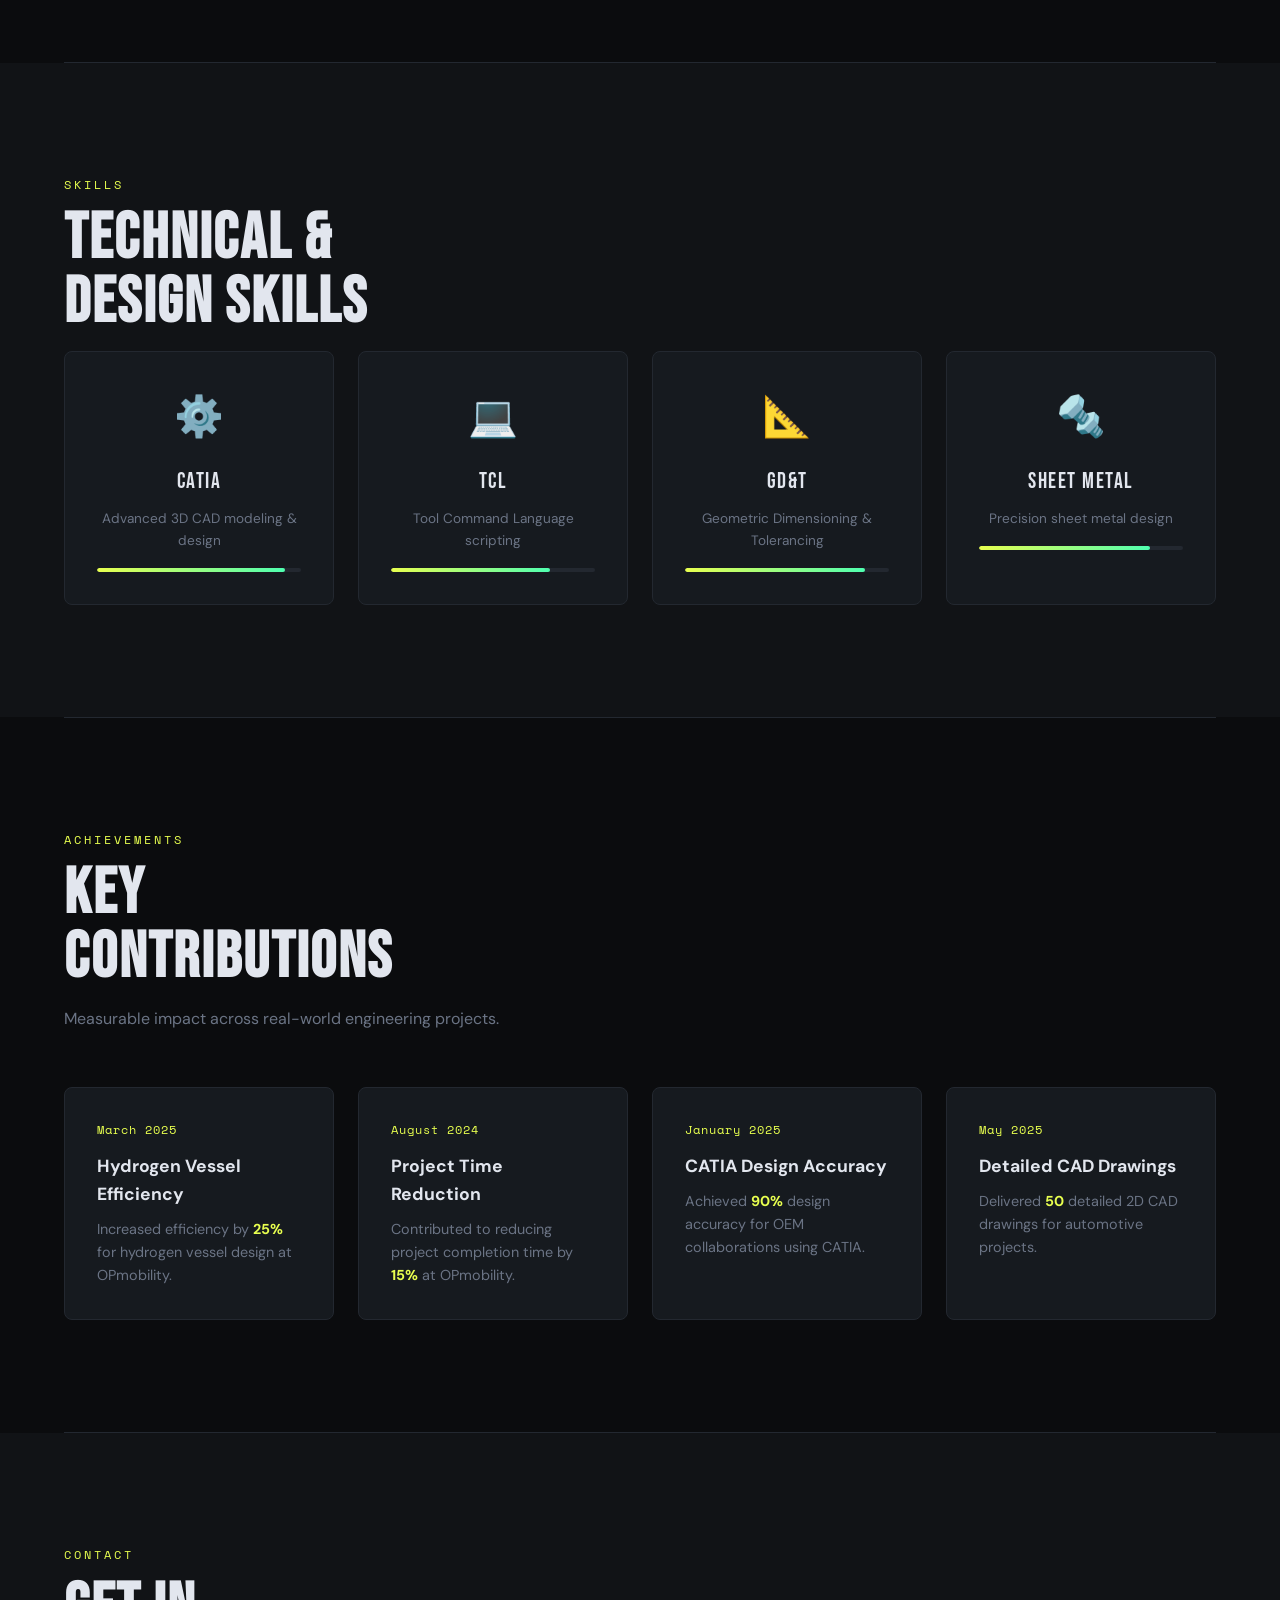
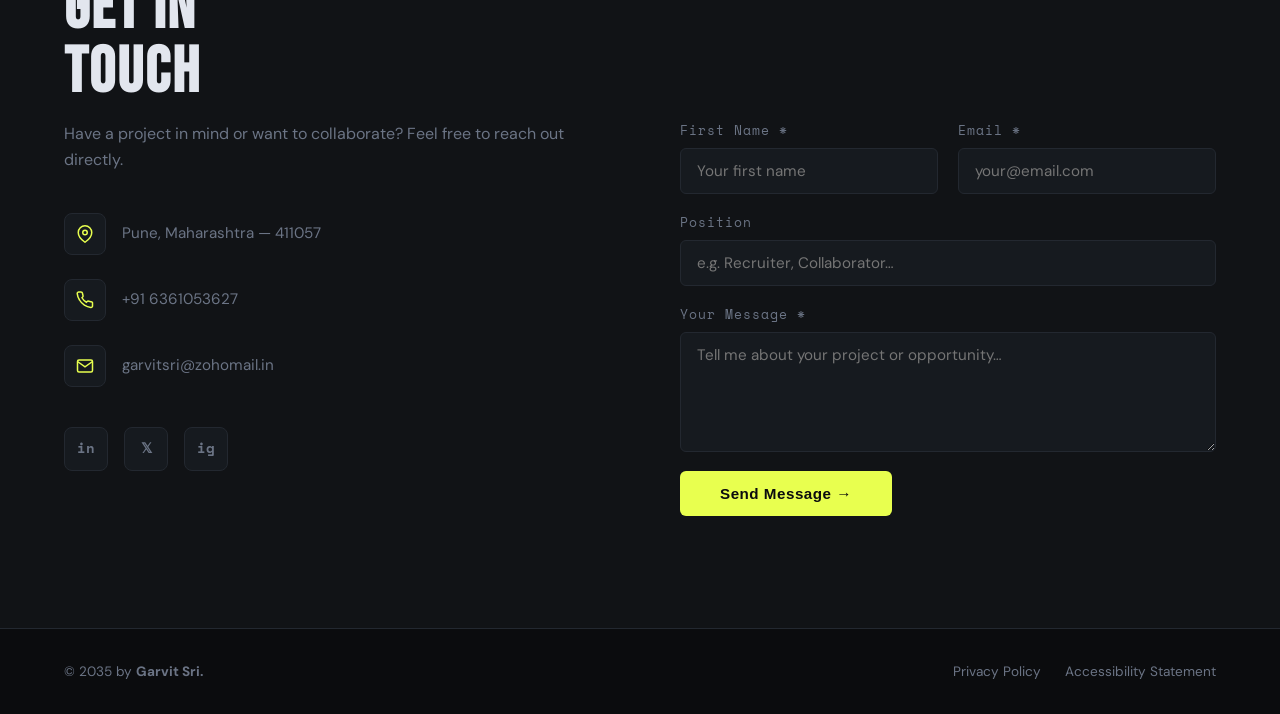
==== commit ba6e07fa: "work" ====
--- a/index.html
+++ b/index.html
@@ -29,7 +29,7 @@
       <p class="hero-sub">Welcome to the professional world of Garvit Srivastava — a skilled Design Engineer with a proven track record of successfully delivering diverse projects to completion.</p>
       <div class="btn-group">
         <a href="https://09c4824d-bf7a-49ed-923b-a0f10c37a76d.filesusr.com/ugd/713a3a_d5981215d5e9465781ec7c9f344c3c50.pdf" target="_blank" class="btn btn-primary">
-          <svg width="30" height="12" viewBox="0 0 24 24" fill="none" stroke="currentColor" stroke-width="2.5"><path d="M21 15v4a2 2 0 0 1-2 2H5a2 2 0 0 1-2-2v-4"/><polyline points="7 10 12 15 17 10"/><line x1="12" y1="15" x2="12" y2="3"/></svg>
+          <svg width="30" height="12" viewBox="0 0 10 24" fill="none" stroke="currentColor" stroke-width="2.5"><path d="M21 15v4a2 2 0 0 1-2 2H5a2 2 0 0 1-2-2v-4"/><polyline points="7 10 12 15 17 10"/><line x1="12" y1="15" x2="12" y2="3"/></svg>
           Download Resume
         </a>
         <a href="#contact" class="btn btn-ghost">Get in Touch</a>
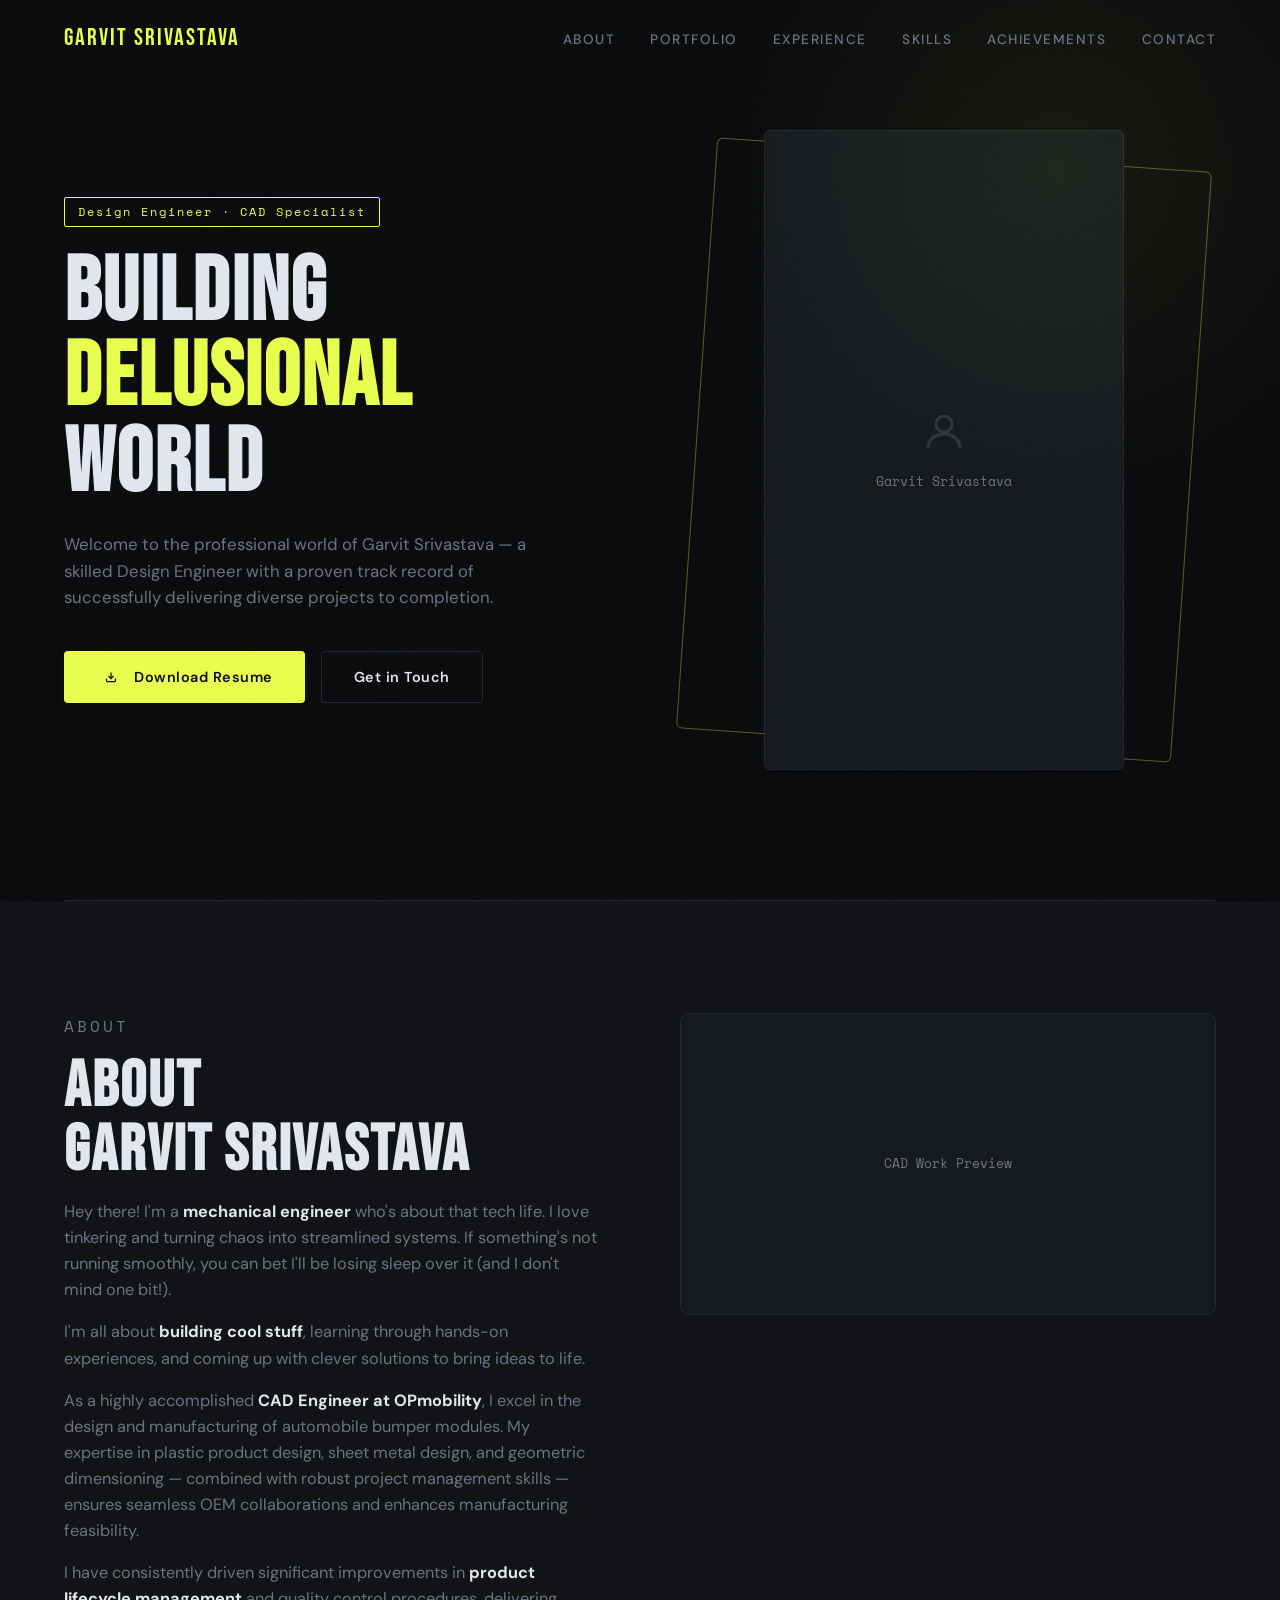
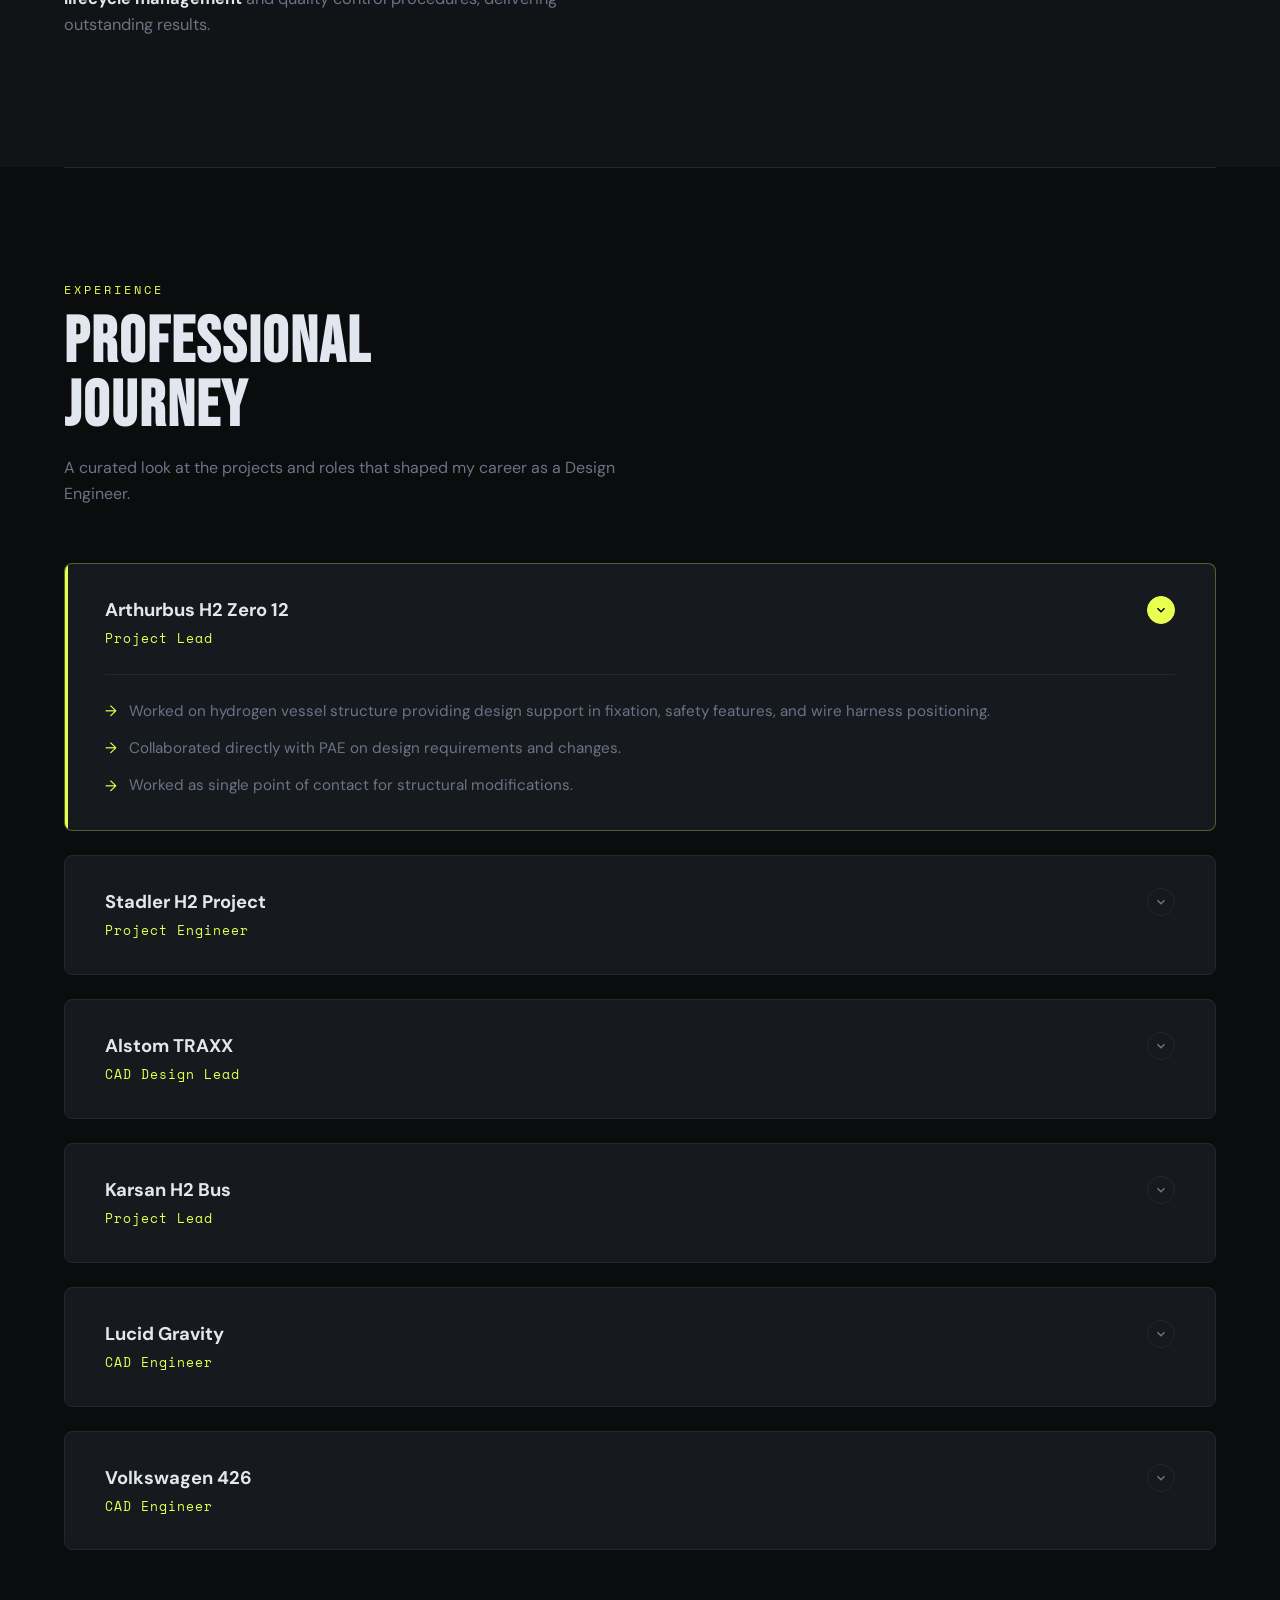
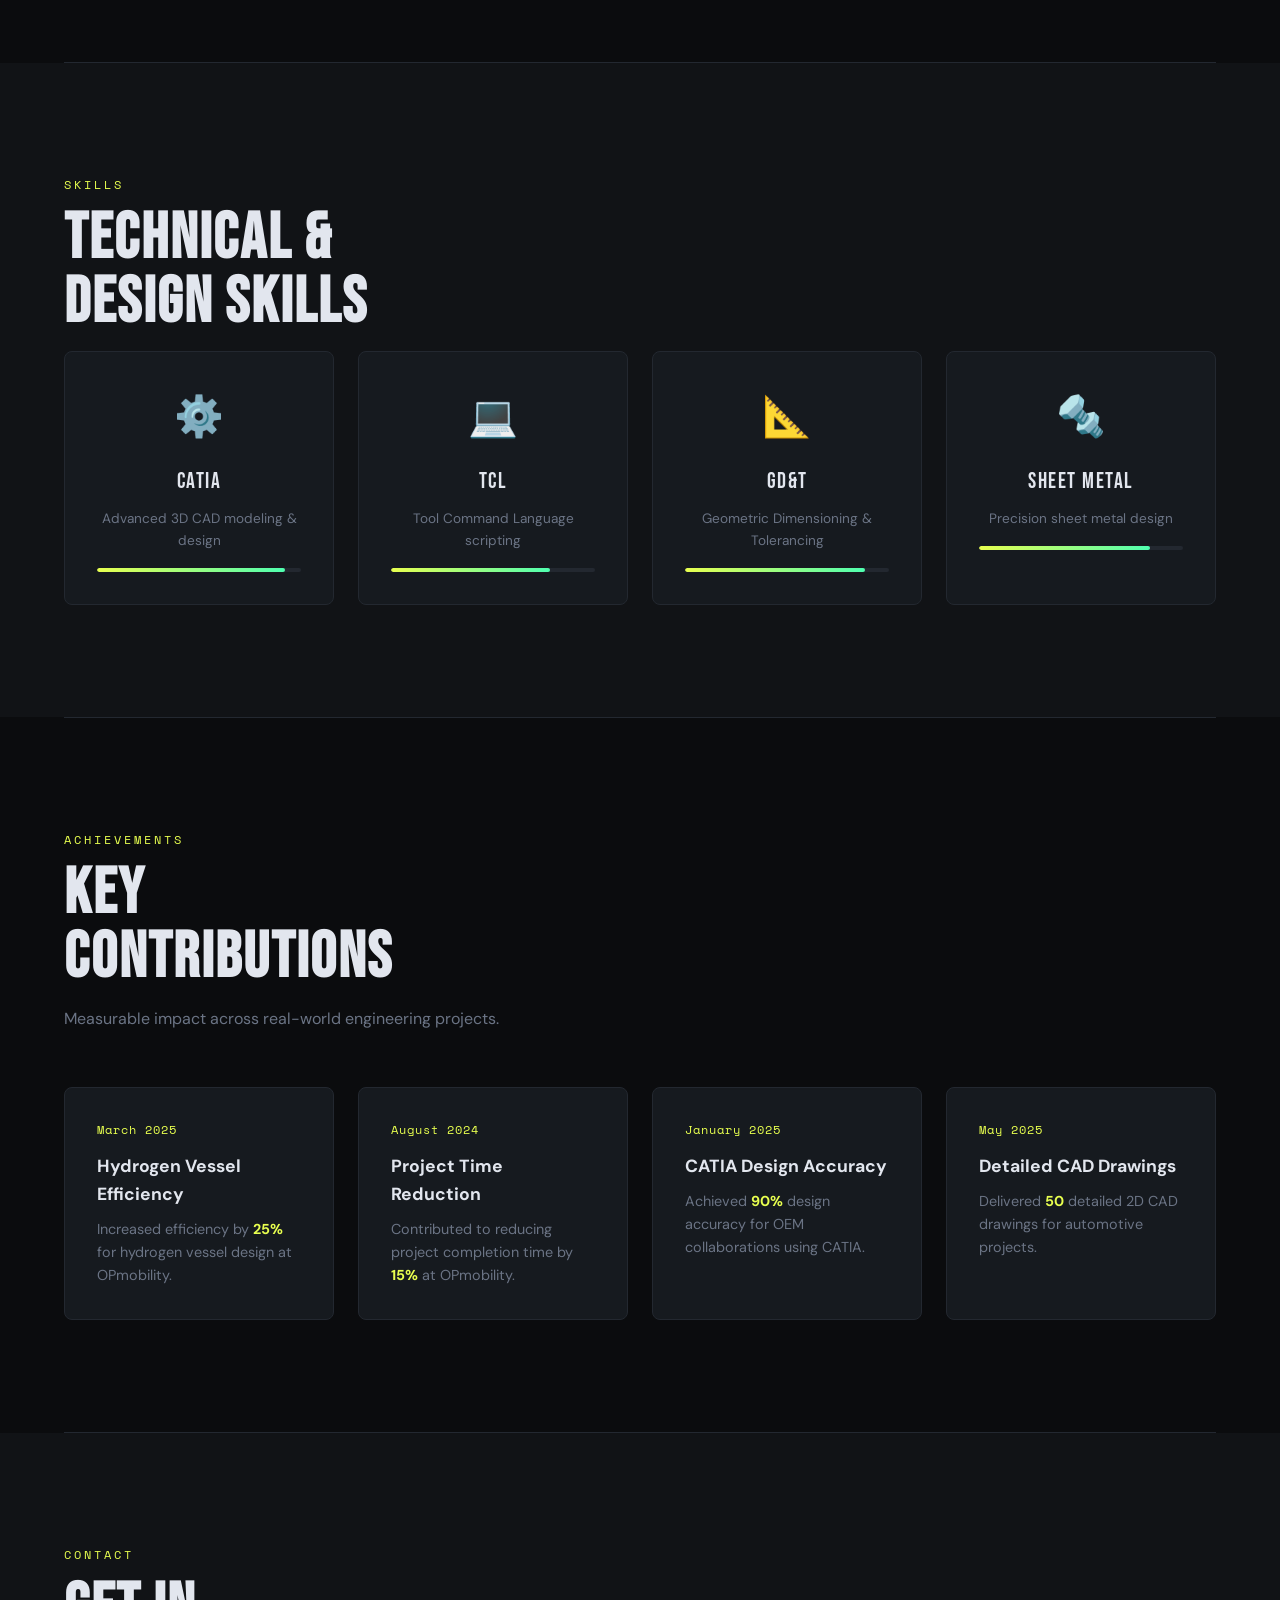
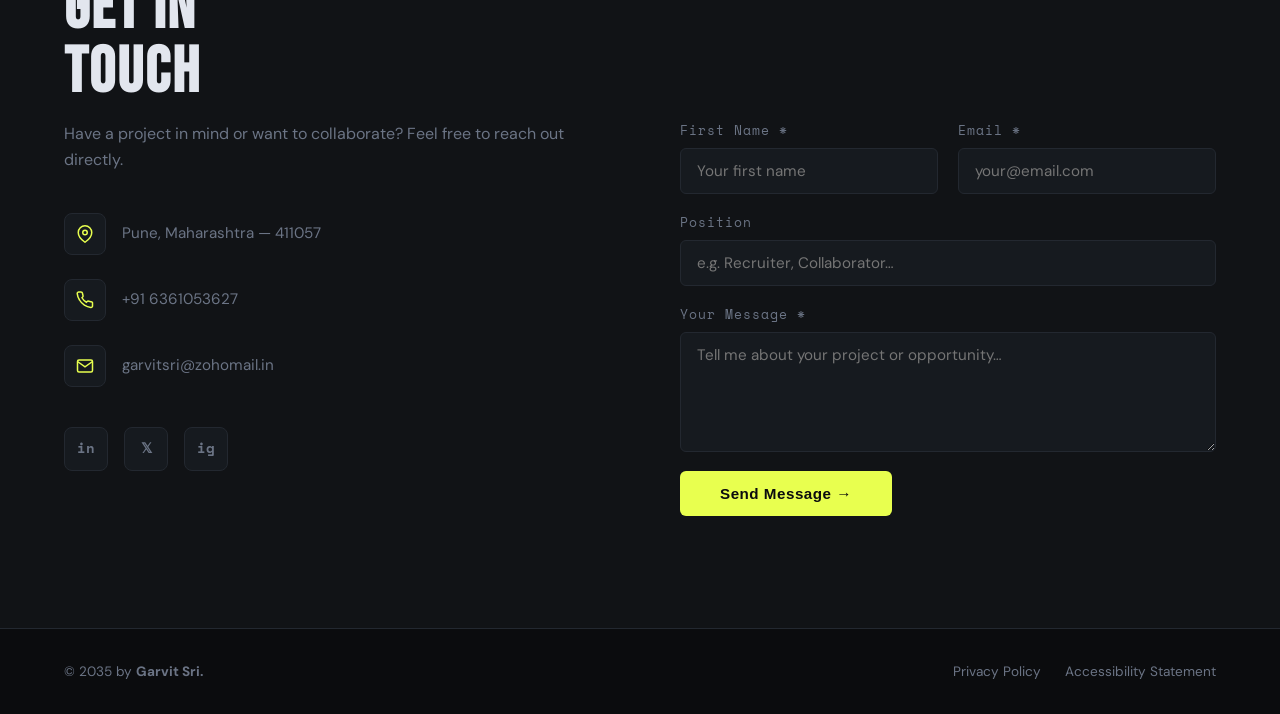
==== commit 8fc67faa: "Add a portfolio page to website (69b80daa7522c4aa98e75601)" ====
--- a/index.html
+++ b/index.html
@@ -14,6 +14,7 @@
     <a href="#hero" class="nav-logo">GARVIT SRIVASTAVA</a>
     <ul class="nav-links">
       <li><a href="#about">About</a></li>
+      <li><a href="portfolio.html">Portfolio</a></li>
       <li><a href="#experience">Experience</a></li>
       <li><a href="#skills">Skills</a></li>
       <li><a href="#achievements">Achievements</a></li>
@@ -29,7 +30,7 @@
       <p class="hero-sub">Welcome to the professional world of Garvit Srivastava — a skilled Design Engineer with a proven track record of successfully delivering diverse projects to completion.</p>
       <div class="btn-group">
         <a href="https://09c4824d-bf7a-49ed-923b-a0f10c37a76d.filesusr.com/ugd/713a3a_d5981215d5e9465781ec7c9f344c3c50.pdf" target="_blank" class="btn btn-primary">
-          <svg width="30" height="12" viewBox="0 0 10 24" fill="none" stroke="currentColor" stroke-width="2.5"><path d="M21 15v4a2 2 0 0 1-2 2H5a2 2 0 0 1-2-2v-4"/><polyline points="7 10 12 15 17 10"/><line x1="12" y1="15" x2="12" y2="3"/></svg>
+          <svg width="30" height="12" viewBox="0 0 24 24" fill="none" stroke="currentColor" stroke-width="2.5"><path d="M21 15v4a2 2 0 0 1-2 2H5a2 2 0 0 1-2-2v-4"/><polyline points="7 10 12 15 17 10"/><line x1="12" y1="15" x2="12" y2="3"/></svg>
           Download Resume
         </a>
         <a href="#contact" class="btn btn-ghost">Get in Touch</a>
--- a/style.css
+++ b/style.css
@@ -530,6 +530,154 @@
 .footer-links a { font-size: .85rem; color: var(--muted); text-decoration: none; transition: color .2s; }
 .footer-links a:hover { color: var(--accent); }
 
+/* ── PORTFOLIO PAGE ────────────────────────── */
+.portfolio-hero { padding-top: 10rem; background: var(--bg); }
+.portfolio-grid-section { background: var(--surface); }
+
+.portfolio-filters {
+  display: flex;
+  gap: .75rem;
+  flex-wrap: wrap;
+  margin-top: .5rem;
+}
+.filter-btn {
+  padding: .55rem 1.4rem;
+  border: 1px solid var(--border);
+  border-radius: 100px;
+  background: transparent;
+  color: var(--muted);
+  font-family: var(--font-mono);
+  font-size: .78rem;
+  letter-spacing: 1px;
+  cursor: pointer;
+  transition: all .25s;
+}
+.filter-btn:hover { border-color: var(--accent); color: var(--accent); }
+.filter-btn.active {
+  background: var(--accent);
+  color: #0b0c0e;
+  border-color: var(--accent);
+  font-weight: 700;
+}
+
+.portfolio-grid {
+  display: grid;
+  grid-template-columns: repeat(auto-fill, minmax(340px, 1fr));
+  gap: 2rem;
+}
+.portfolio-card {
+  background: var(--card);
+  border: 1px solid var(--border);
+  border-radius: 10px;
+  overflow: hidden;
+  transition: border-color .3s, transform .3s, box-shadow .3s;
+}
+.portfolio-card:hover {
+  border-color: rgba(232,255,79,.35);
+  transform: translateY(-6px);
+  box-shadow: 0 16px 48px rgba(0,0,0,.35);
+}
+.portfolio-card.hidden {
+  display: none;
+}
+
+.portfolio-card-img {
+  position: relative;
+  aspect-ratio: 3/2;
+  overflow: hidden;
+  background: var(--bg);
+}
+.portfolio-card-img img {
+  width: 100%;
+  height: 100%;
+  object-fit: cover;
+  transition: transform .5s, filter .5s;
+  filter: grayscale(20%) contrast(1.05);
+}
+.portfolio-card:hover .portfolio-card-img img {
+  transform: scale(1.06);
+  filter: grayscale(0%) contrast(1.1);
+}
+.portfolio-card-placeholder {
+  width: 100%;
+  height: 100%;
+  display: flex;
+  align-items: center;
+  justify-content: center;
+  color: var(--muted);
+  background: var(--bg);
+}
+.portfolio-card-overlay {
+  position: absolute;
+  inset: 0;
+  background: rgba(11,12,14,.7);
+  display: flex;
+  align-items: center;
+  justify-content: center;
+  opacity: 0;
+  transition: opacity .35s;
+}
+.portfolio-card:hover .portfolio-card-overlay { opacity: 1; }
+.portfolio-view-btn {
+  padding: .6rem 1.8rem;
+  border: 1px solid var(--accent);
+  border-radius: 4px;
+  color: var(--accent);
+  font-family: var(--font-mono);
+  font-size: .8rem;
+  letter-spacing: 1px;
+  transform: translateY(8px);
+  transition: transform .35s, background .25s, color .25s;
+}
+.portfolio-card:hover .portfolio-view-btn { transform: translateY(0); }
+.portfolio-view-btn:hover {
+  background: var(--accent);
+  color: #0b0c0e;
+}
+
+.portfolio-card-body { padding: 1.5rem 1.8rem 1.8rem; }
+.portfolio-tag {
+  display: inline-block;
+  font-family: var(--font-mono);
+  font-size: .7rem;
+  letter-spacing: 1.5px;
+  text-transform: uppercase;
+  color: var(--accent);
+  border: 1px solid rgba(232,255,79,.3);
+  padding: .2rem .7rem;
+  border-radius: 2px;
+  margin-bottom: .8rem;
+}
+.portfolio-card-title {
+  font-family: var(--font-head);
+  font-size: 1.5rem;
+  letter-spacing: 1.5px;
+  margin-bottom: .3rem;
+}
+.portfolio-card-role {
+  font-family: var(--font-mono);
+  font-size: .78rem;
+  color: var(--accent2);
+  letter-spacing: .5px;
+  margin-bottom: .8rem;
+}
+.portfolio-card-desc {
+  font-size: .9rem;
+  color: var(--muted);
+  line-height: 1.6;
+}
+
+/* Portfolio CTA */
+.portfolio-cta {
+  background: var(--bg);
+  text-align: center;
+}
+.cta-content { max-width: 560px; margin: 0 auto; }
+.cta-content .section-sub { margin-left: auto; margin-right: auto; }
+
+/* Nav active state */
+.nav-active { color: var(--accent) !important; }
+
 /* ── ANIMATIONS ────────────────────────────── */
 @keyframes fadeUp {
   from { opacity: 0; transform: translateY(24px); }
@@ -555,6 +703,10 @@
   .about-grid { grid-template-columns: 1fr; }
   .contact-wrap { grid-template-columns: 1fr; }
   .form-row { grid-template-columns: 1fr; }
+  .portfolio-grid { grid-template-columns: 1fr; }
+  .portfolio-filters { justify-content: center; }
+  .portfolio-hero { text-align: center; }
+  .cta-content .section-sub { margin-left: auto; margin-right: auto; }
 }
 @media (max-width: 600px) {
   nav { padding: 1rem 4vw; }
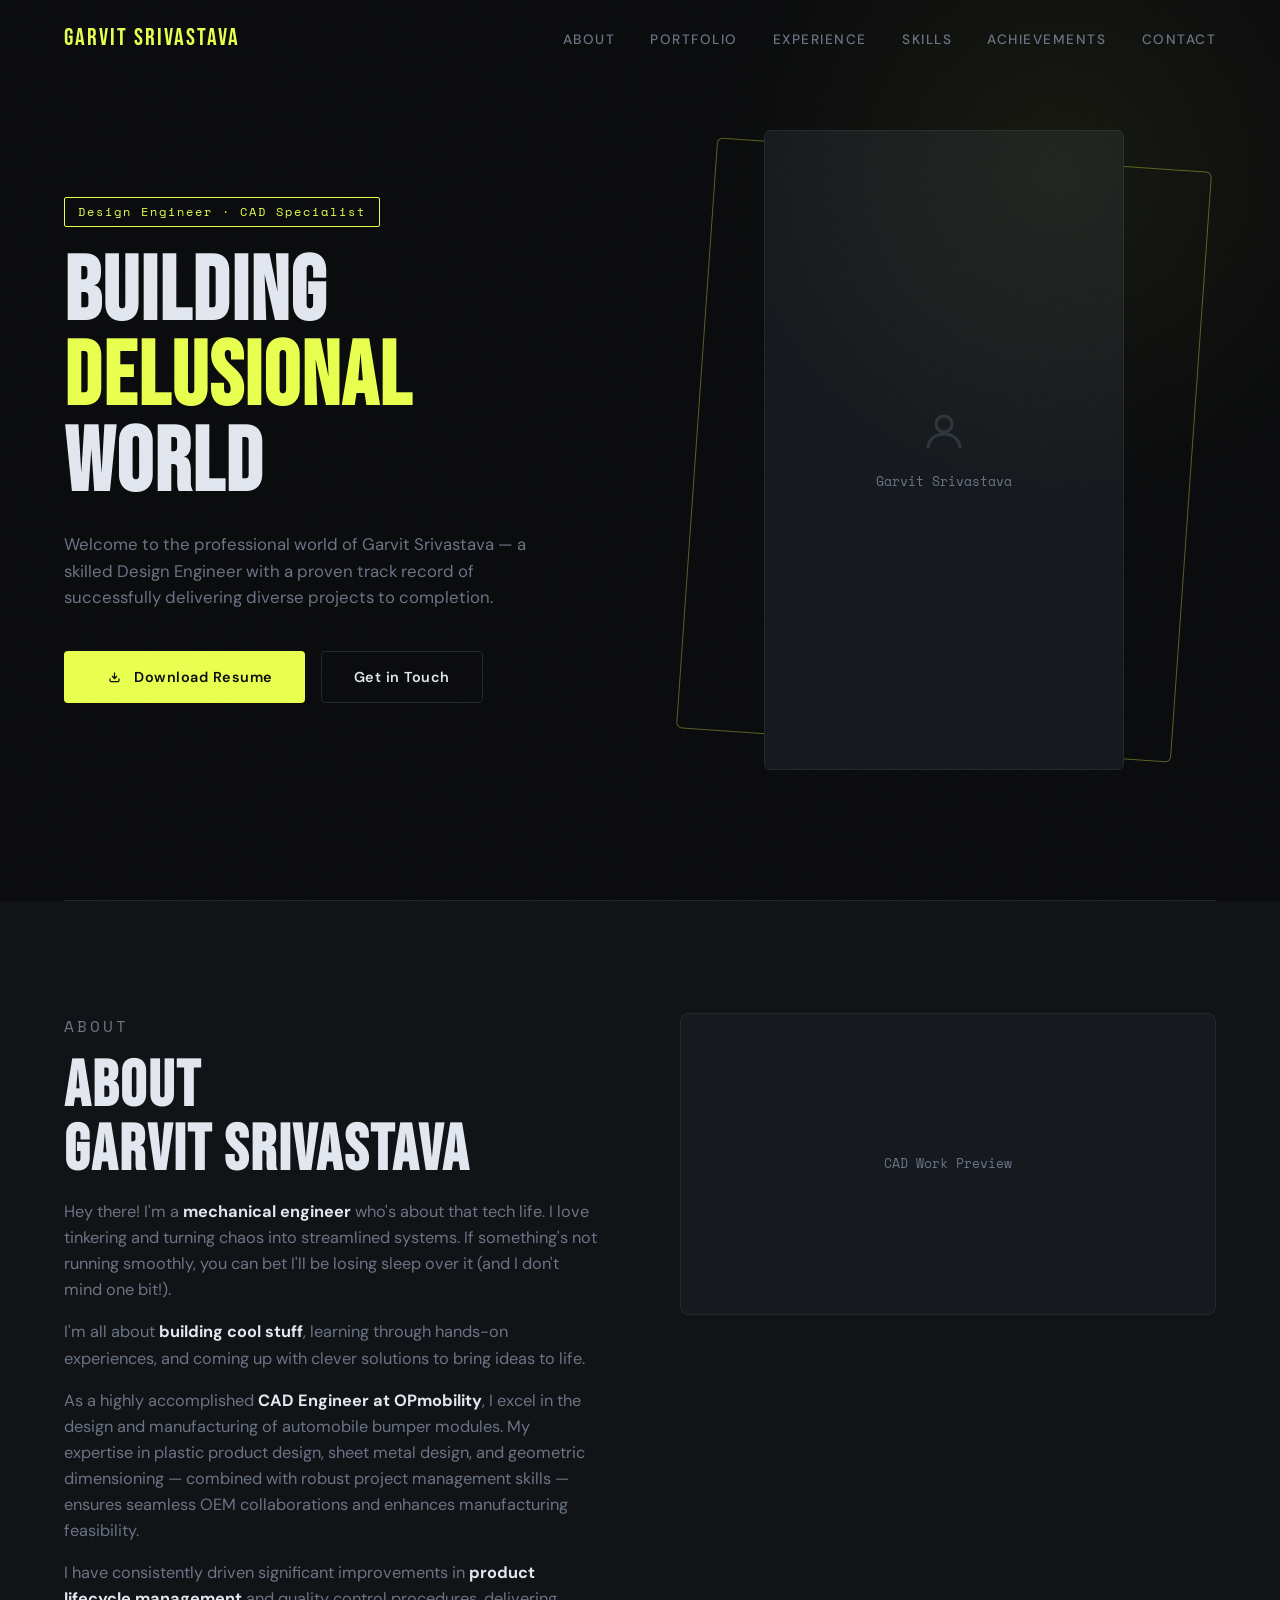
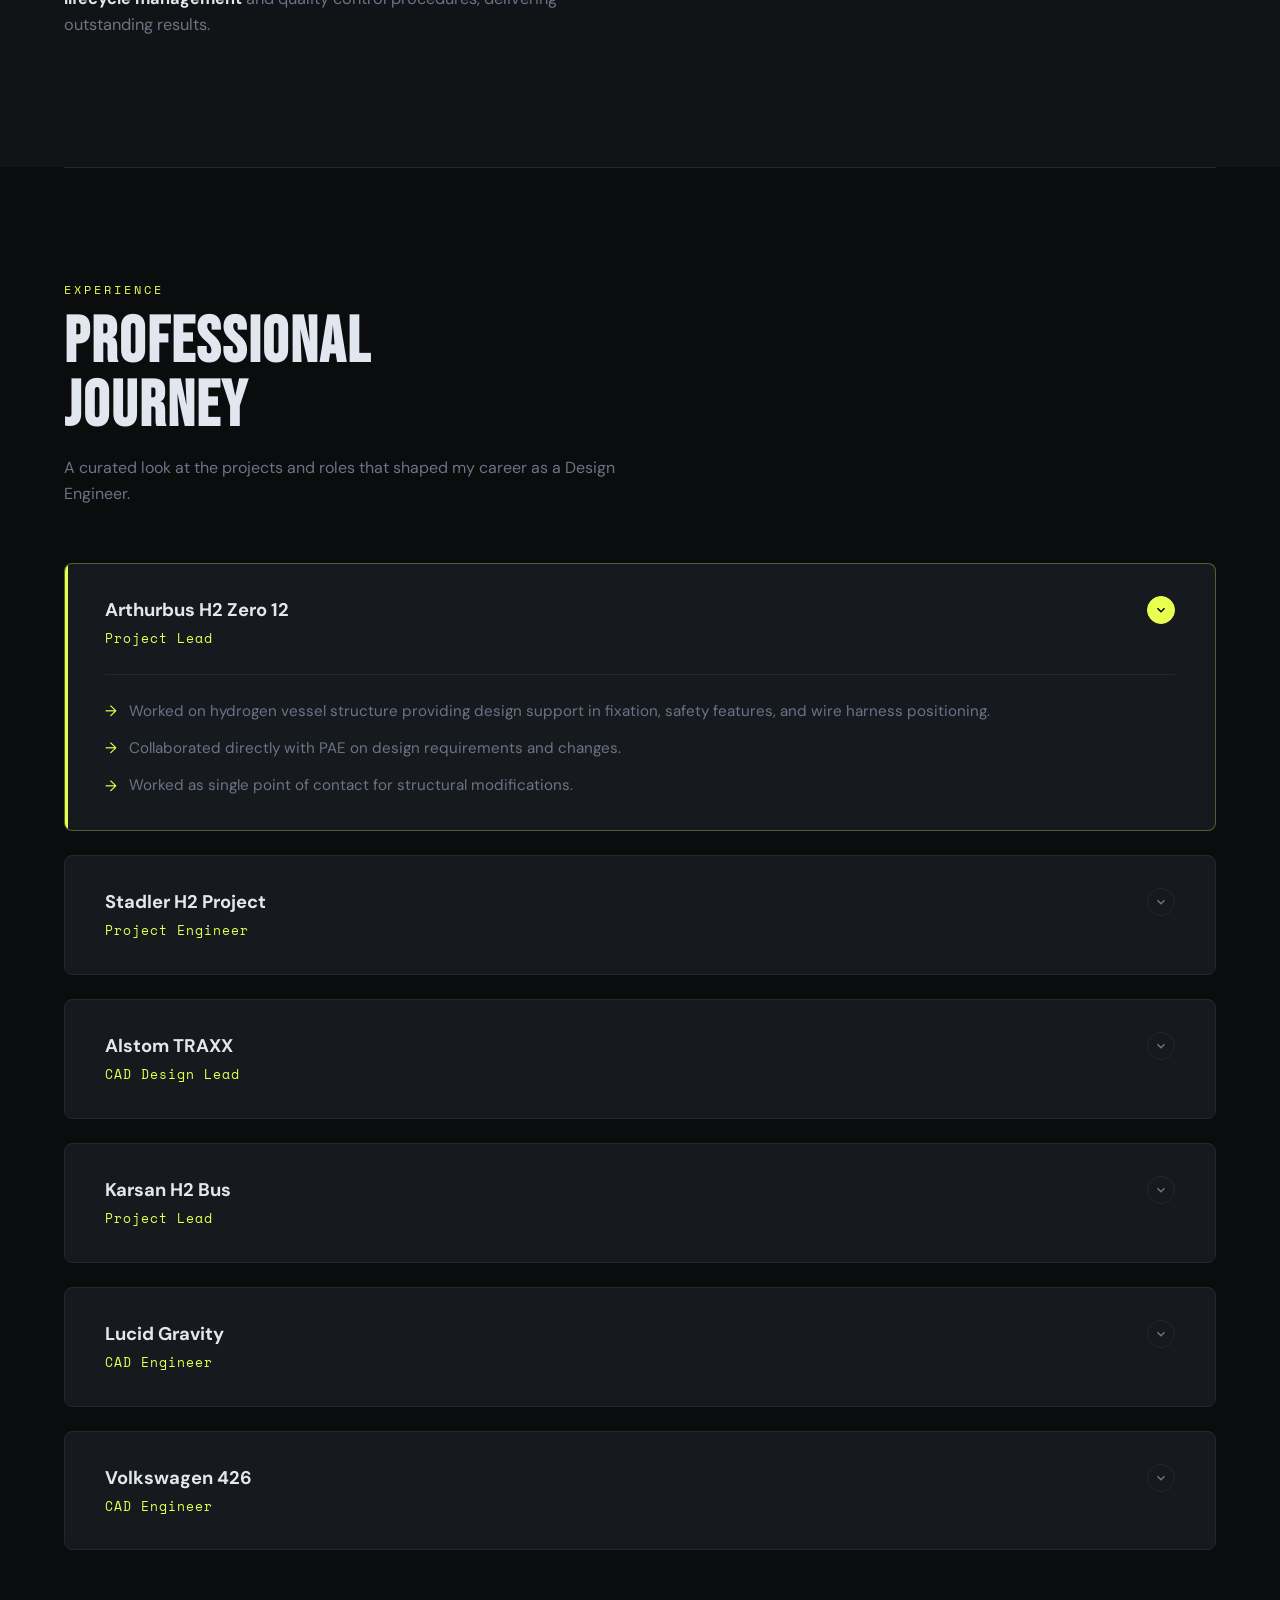
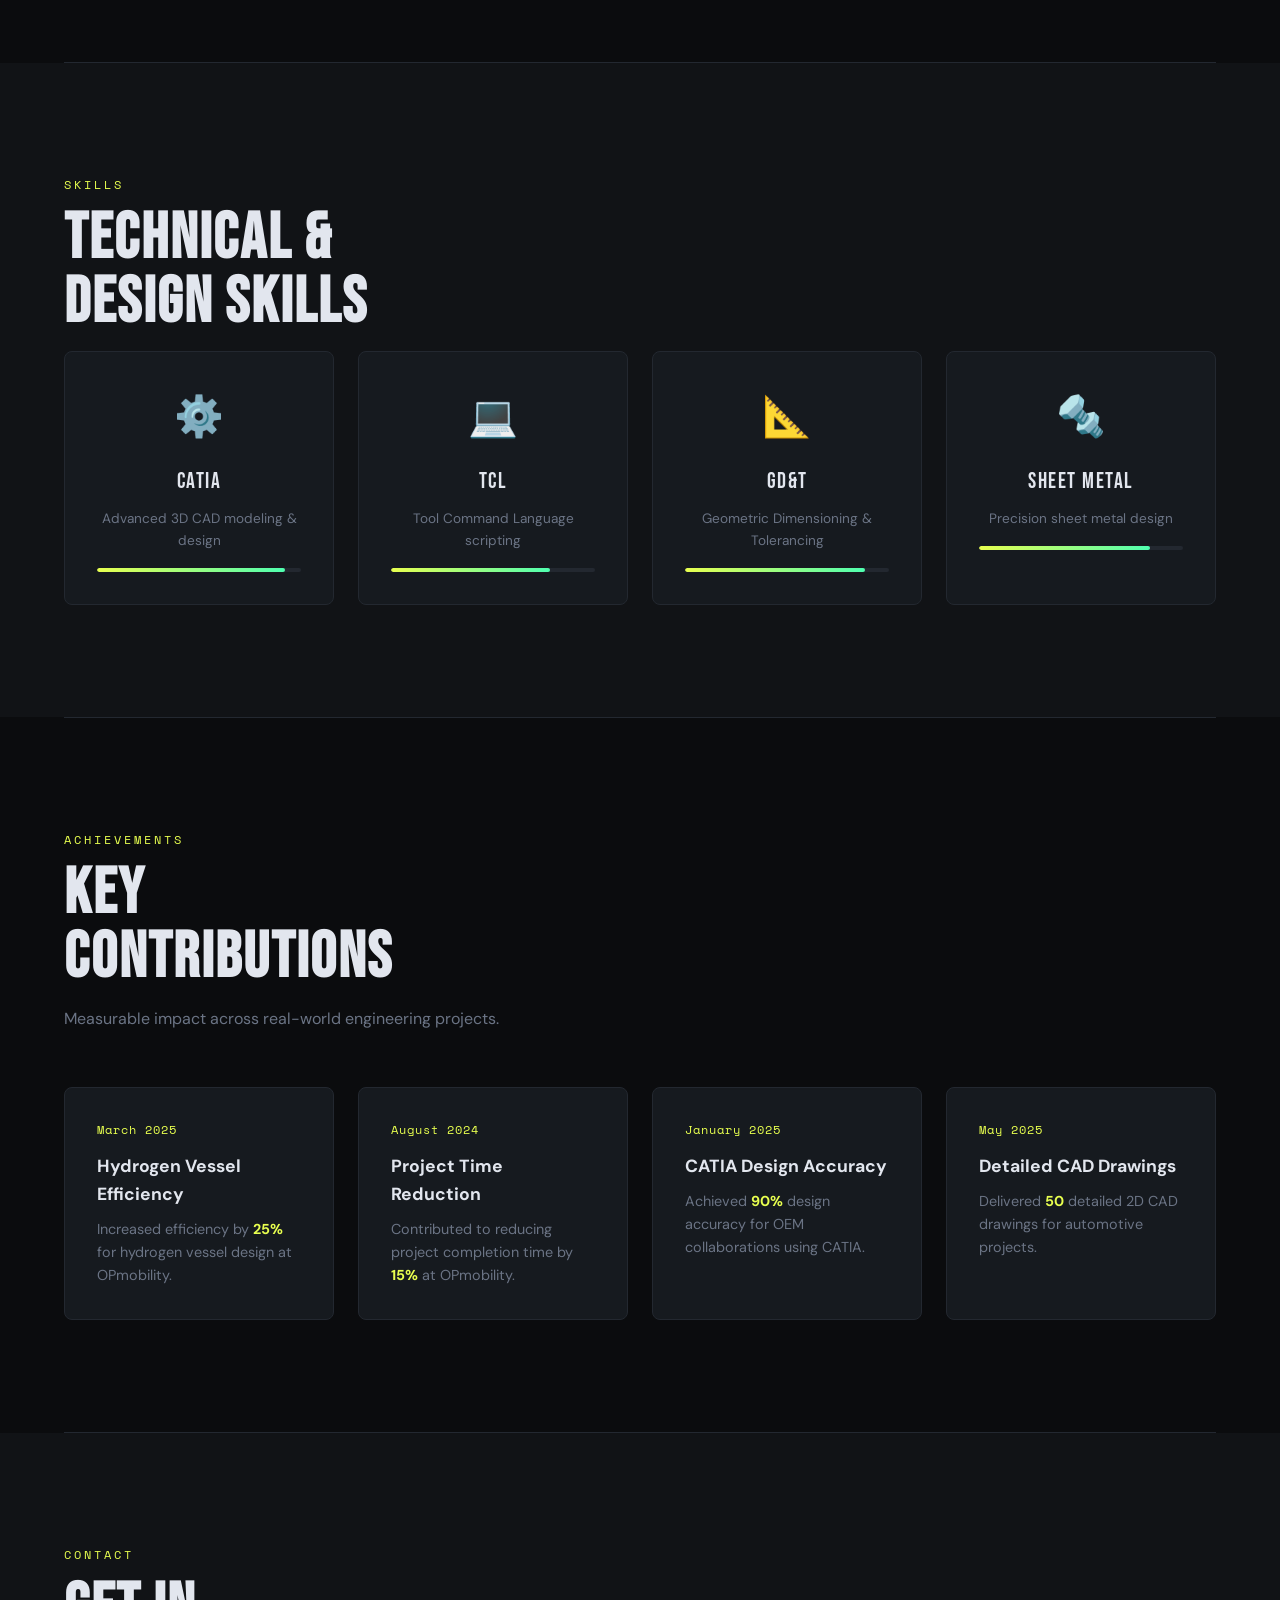
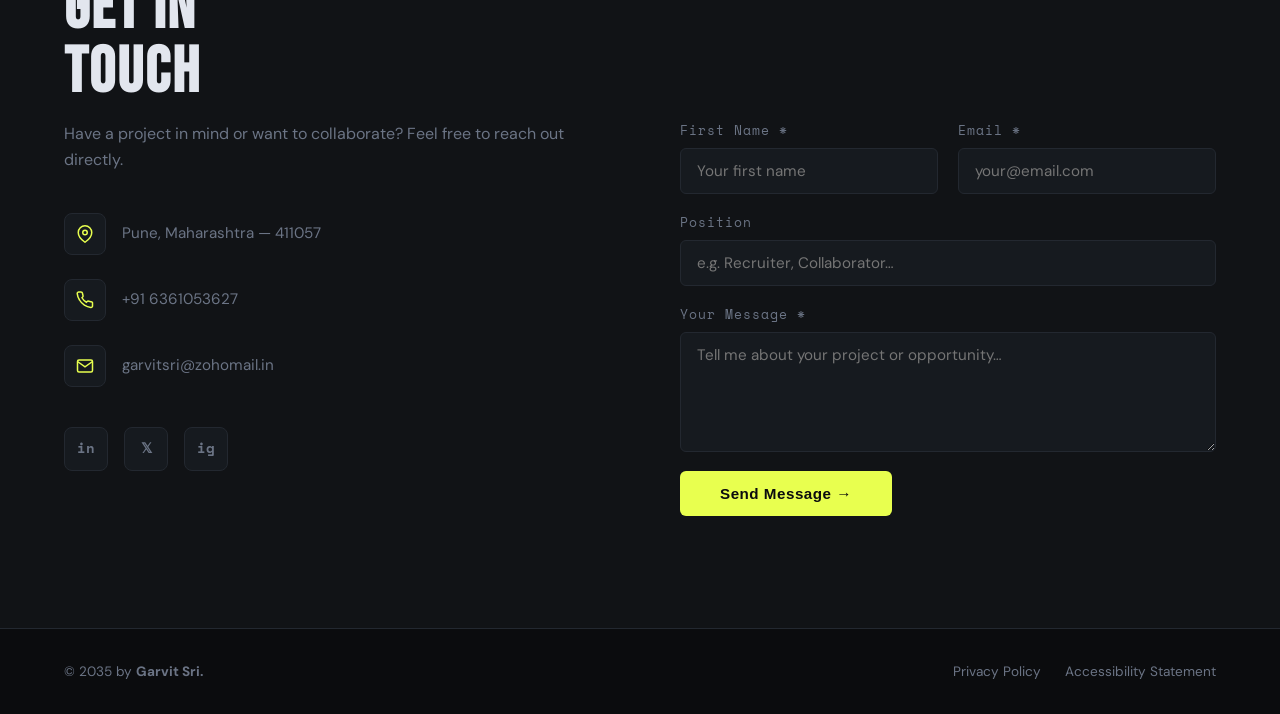
==== commit 32093298: "Merge pull request #1 from UnsortedPanda/agent-a-portfolio-page-to-website-5601 Add a portfolio page" ====
--- a/index.html
+++ b/index.html
@@ -30,7 +30,7 @@
       <p class="hero-sub">Welcome to the professional world of Garvit Srivastava — a skilled Design Engineer with a proven track record of successfully delivering diverse projects to completion.</p>
       <div class="btn-group">
         <a href="https://09c4824d-bf7a-49ed-923b-a0f10c37a76d.filesusr.com/ugd/713a3a_d5981215d5e9465781ec7c9f344c3c50.pdf" target="_blank" class="btn btn-primary">
-          <svg width="30" height="12" viewBox="0 0 24 24" fill="none" stroke="currentColor" stroke-width="2.5"><path d="M21 15v4a2 2 0 0 1-2 2H5a2 2 0 0 1-2-2v-4"/><polyline points="7 10 12 15 17 10"/><line x1="12" y1="15" x2="12" y2="3"/></svg>
+          <svg width="30" height="12" viewBox="0 0 10 24" fill="none" stroke="currentColor" stroke-width="2.5"><path d="M21 15v4a2 2 0 0 1-2 2H5a2 2 0 0 1-2-2v-4"/><polyline points="7 10 12 15 17 10"/><line x1="12" y1="15" x2="12" y2="3"/></svg>
           Download Resume
         </a>
         <a href="#contact" class="btn btn-ghost">Get in Touch</a>
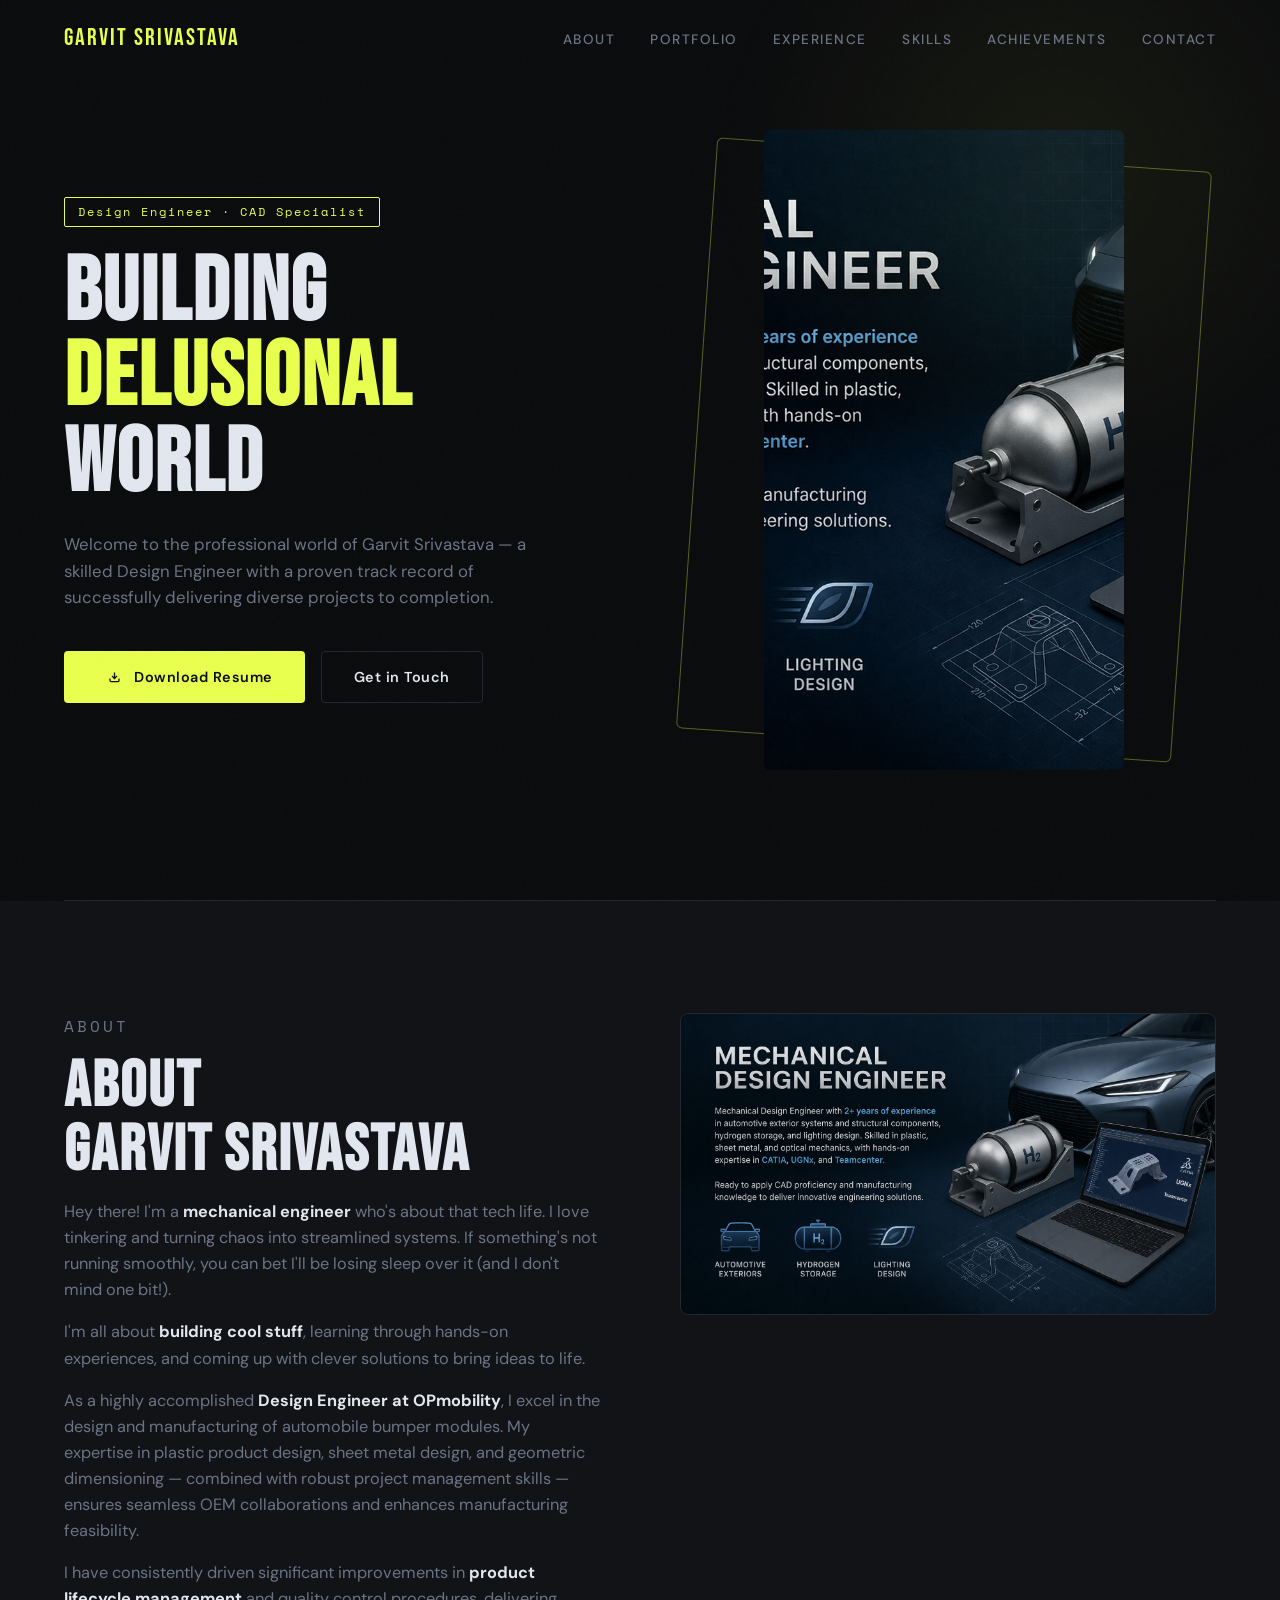
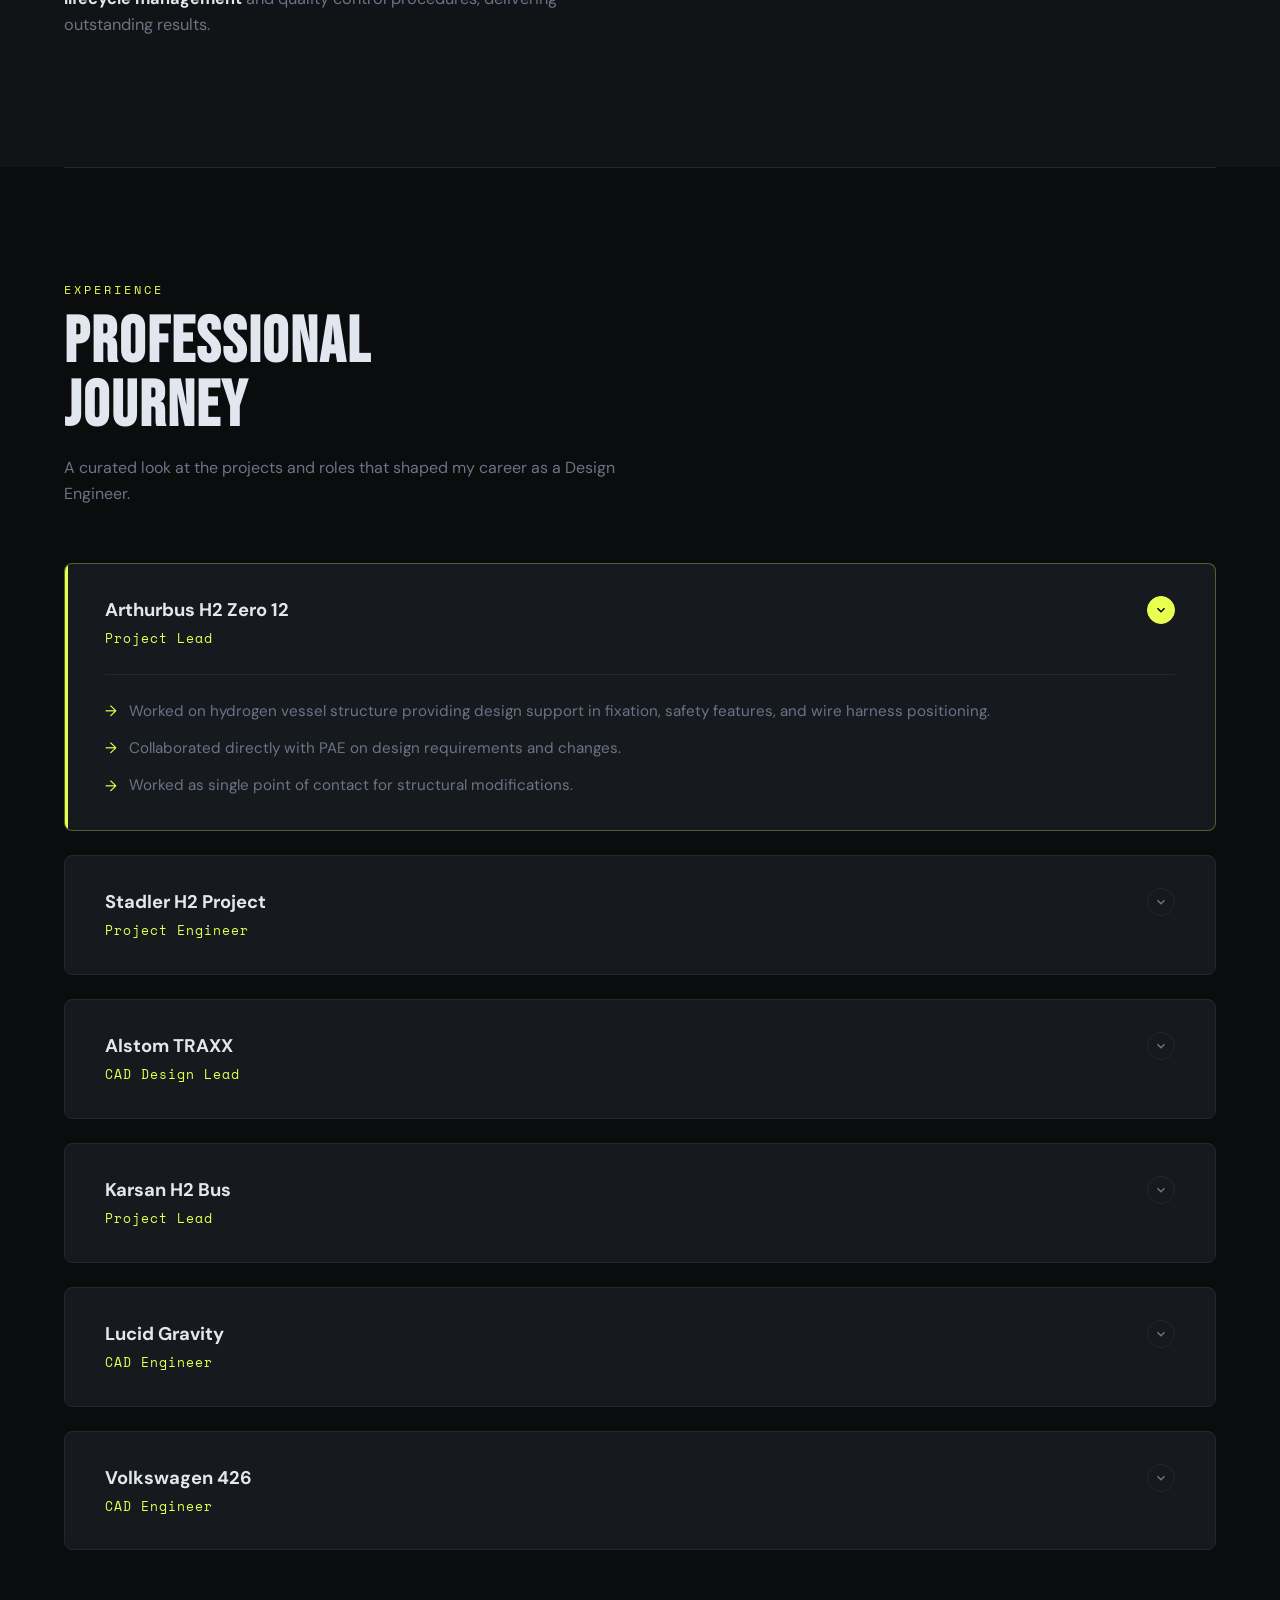
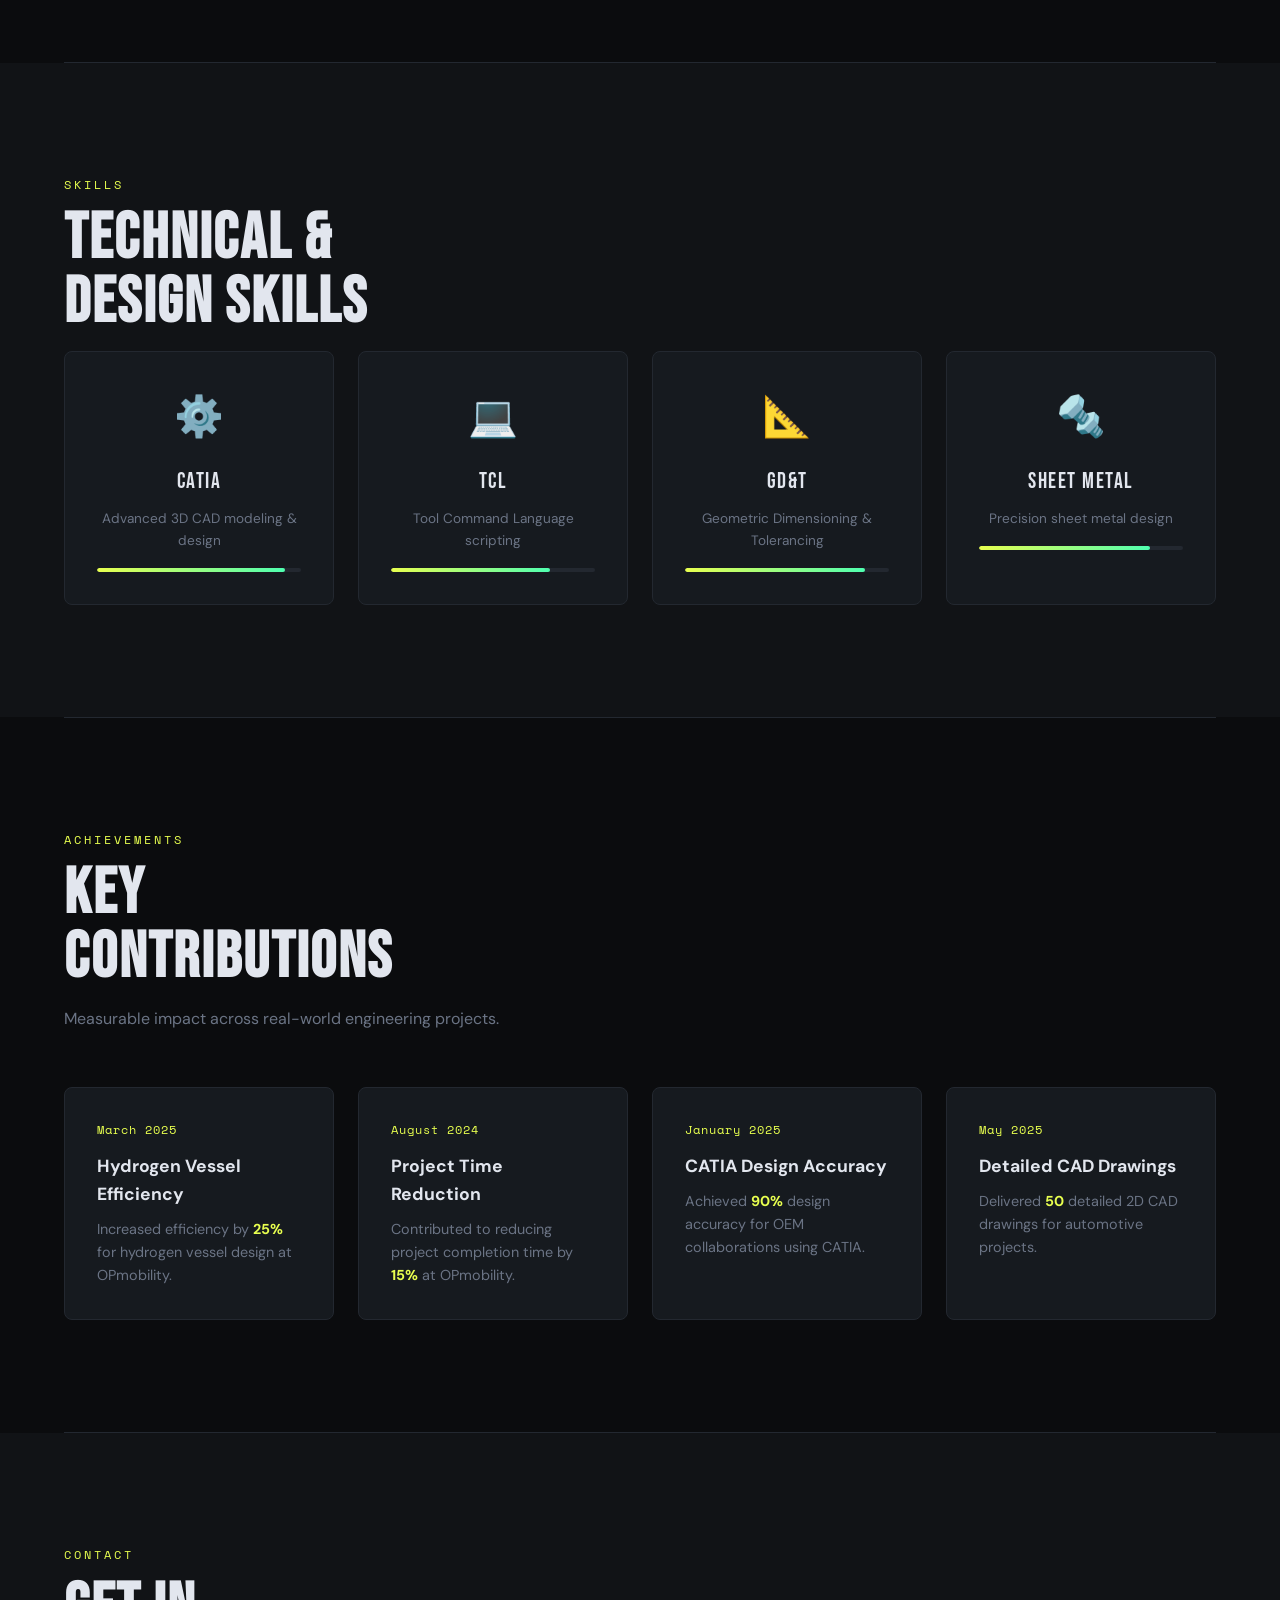
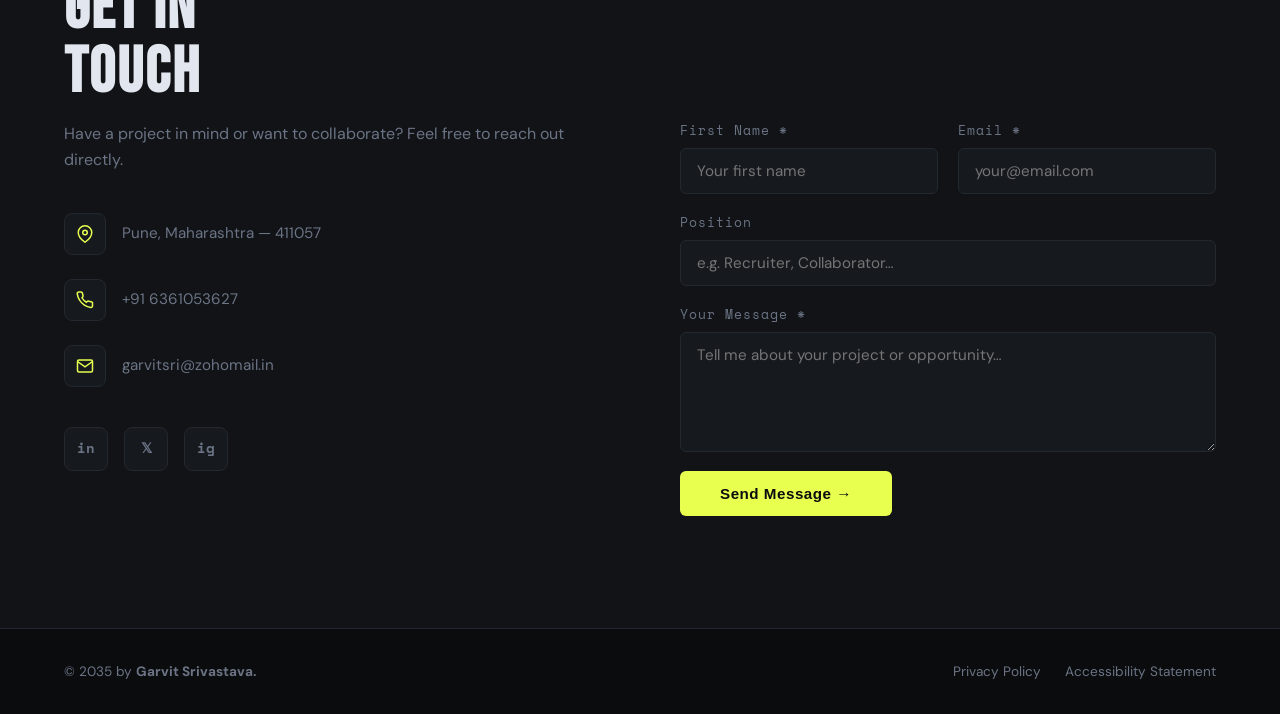
==== commit 3bca1325: "added images" ====
--- a/index.html
+++ b/index.html
@@ -29,7 +29,7 @@
       <h1 class="hero-title">Building<br /><span>Delusional</span><br />World</h1>
       <p class="hero-sub">Welcome to the professional world of Garvit Srivastava — a skilled Design Engineer with a proven track record of successfully delivering diverse projects to completion.</p>
       <div class="btn-group">
-        <a href="https://09c4824d-bf7a-49ed-923b-a0f10c37a76d.filesusr.com/ugd/713a3a_d5981215d5e9465781ec7c9f344c3c50.pdf" target="_blank" class="btn btn-primary">
+        <a href="Garvit resume.pdf" target="_blank" class="btn btn-primary">
           <svg width="30" height="12" viewBox="0 0 10 24" fill="none" stroke="currentColor" stroke-width="2.5"><path d="M21 15v4a2 2 0 0 1-2 2H5a2 2 0 0 1-2-2v-4"/><polyline points="7 10 12 15 17 10"/><line x1="12" y1="15" x2="12" y2="3"/></svg>
           Download Resume
         </a>
@@ -39,7 +39,7 @@
 
     <div class="hero-img-wrap">
       <img class="hero-img"
-        src="https://static.wixstatic.com/media/713a3a_5676bb3617b1445f835e313beb26c7d6~mv2.jpg/v1/fill/w_421,h_815,al_c,q_80,usm_0.66_1.00_0.01,enc_avif,quality_auto/713a3a_5676bb3617b1445f835e313beb26c7d6~mv2.jpg"
+        src="about.png"
         alt="Garvit Srivastava"
         onerror="this.style.display='none'; this.nextElementSibling.style.display='flex';" />
       <div class="hero-img-placeholder" style="display:none;">
@@ -59,13 +59,13 @@
         <h2 class="section-title">About<br />Garvit Srivastava  </h2>
         <p>Hey there! I'm a <strong>mechanical engineer</strong> who's about that tech life. I love tinkering and turning chaos into streamlined systems. If something's not running smoothly, you can bet I'll be losing sleep over it (and I don't mind one bit!).</p>
         <p>I'm all about <strong>building cool stuff</strong>, learning through hands-on experiences, and coming up with clever solutions to bring ideas to life.</p>
-        <p>As a highly accomplished <strong>CAD Engineer at OPmobility</strong>, I excel in the design and manufacturing of automobile bumper modules. My expertise in plastic product design, sheet metal design, and geometric dimensioning — combined with robust project management skills — ensures seamless OEM collaborations and enhances manufacturing feasibility.</p>
+        <p>As a highly accomplished <strong>Design Engineer at OPmobility</strong>, I excel in the design and manufacturing of automobile bumper modules. My expertise in plastic product design, sheet metal design, and geometric dimensioning — combined with robust project management skills — ensures seamless OEM collaborations and enhances manufacturing feasibility.</p>
         <p>I have consistently driven significant improvements in <strong>product lifecycle management</strong> and quality control procedures, delivering outstanding results.</p>
       </div>
       <div class="reveal" style="transition-delay:.15s">
         <img
           class="about-img"
-          src="https://static.wixstatic.com/media/713a3a_209ad9497d9248bcb923b606155beb4b~mv2.png/v1/fill/w_540,h_320,al_c,q_85,usm_0.66_1.00_0.01,enc_avif,quality_auto/Screenshot%202025-07-06%20215825.png"
+          src="about.png"
           alt="Garvit at work"
           onerror="this.style.display='none'; this.nextElementSibling.style.display='flex';" />
         <div class="about-img-placeholder" style="display:none;">
@@ -342,7 +342,7 @@
 
   <!-- FOOTER -->
   <footer>
-    <p>© 2035 by <strong>Garvit Sri.</strong></p>
+    <p>© 2035 by <strong>Garvit Srivastava.</strong></p>
     <div class="footer-links">
       <a href="#">Privacy Policy</a>
       <a href="#">Accessibility Statement</a>
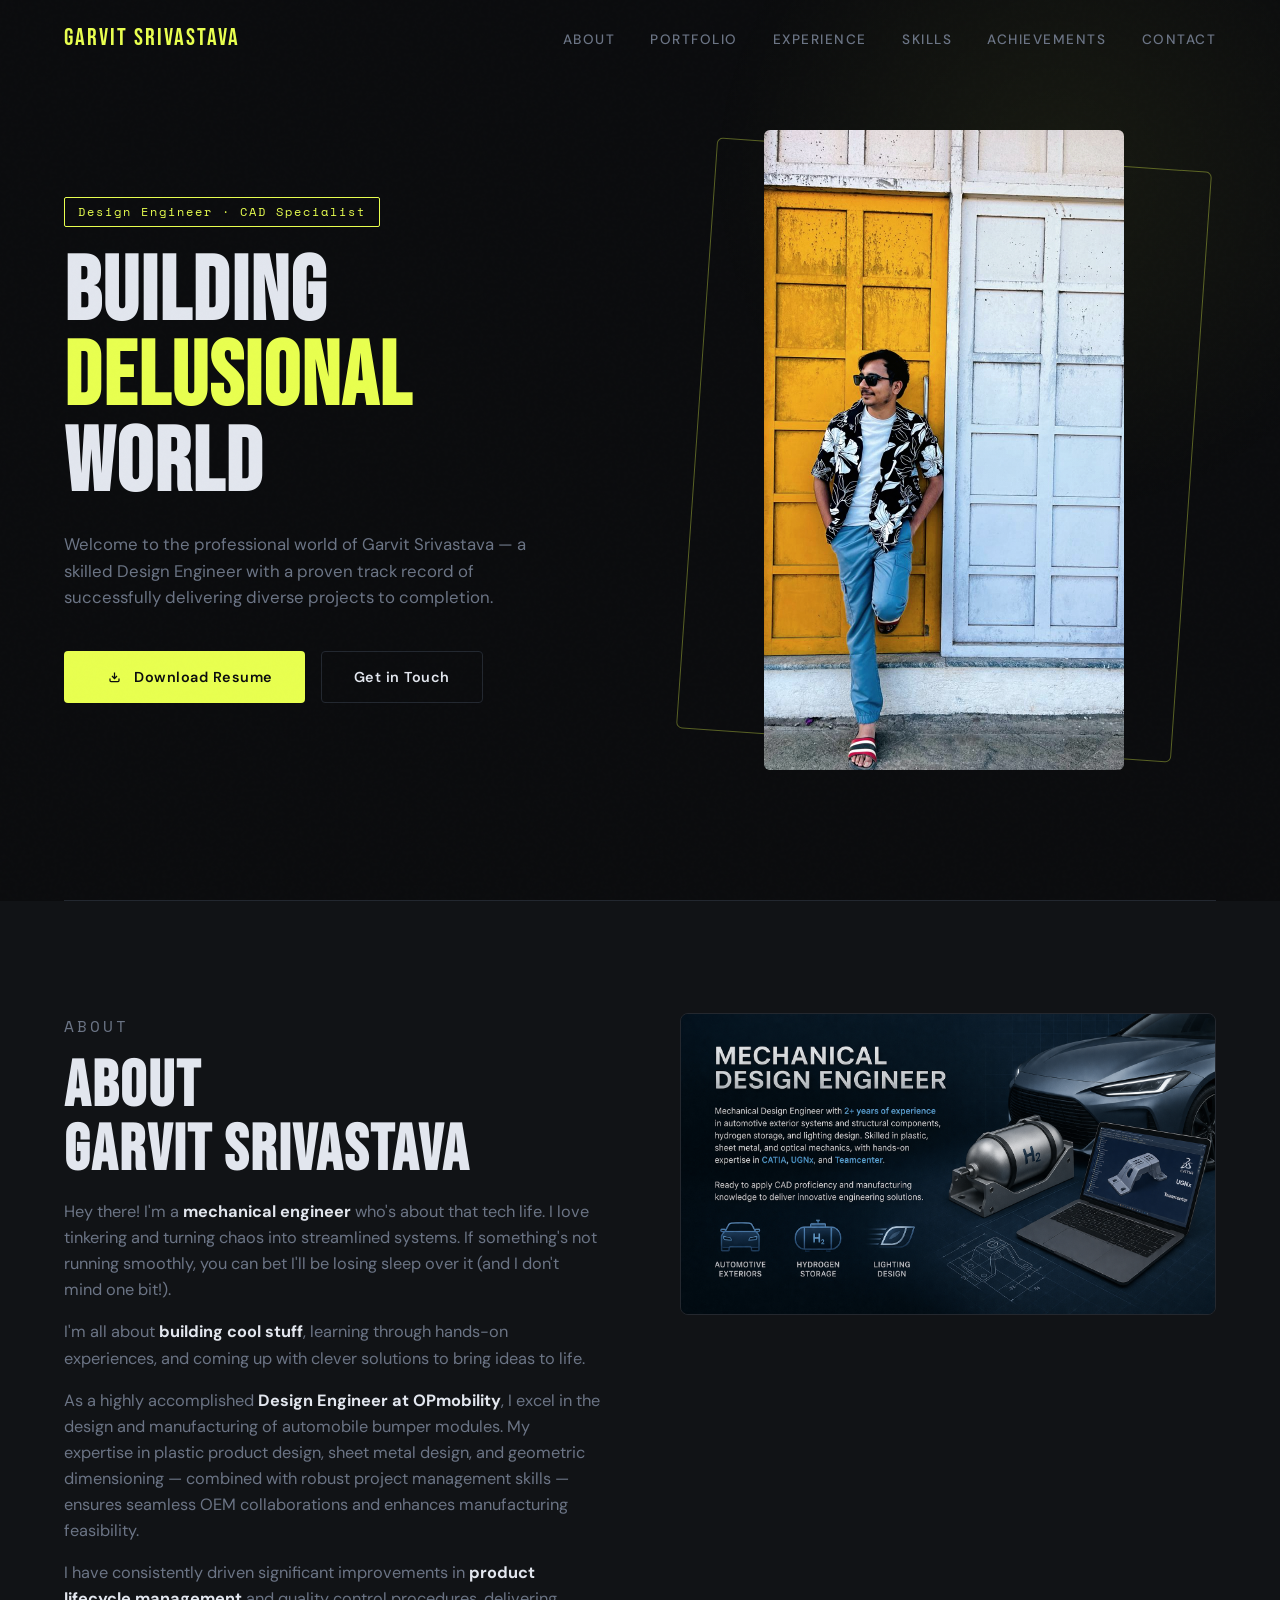
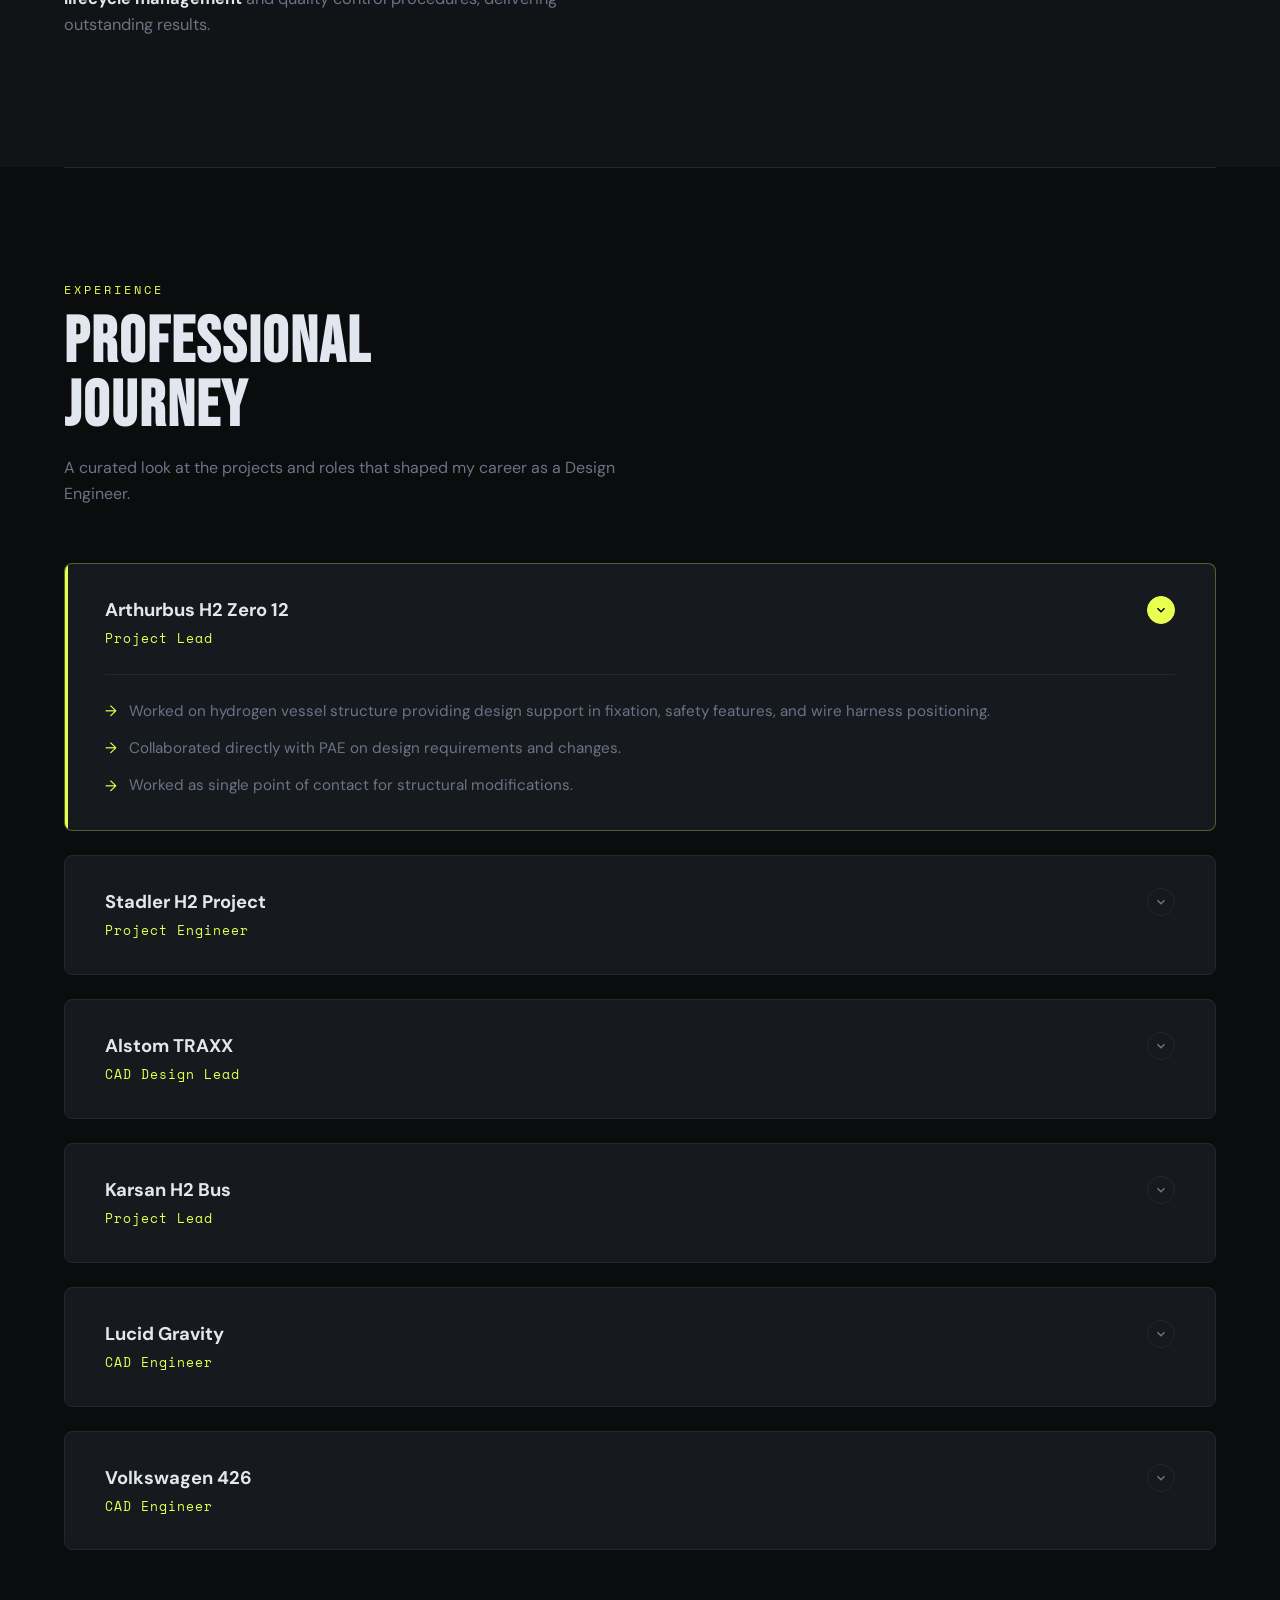
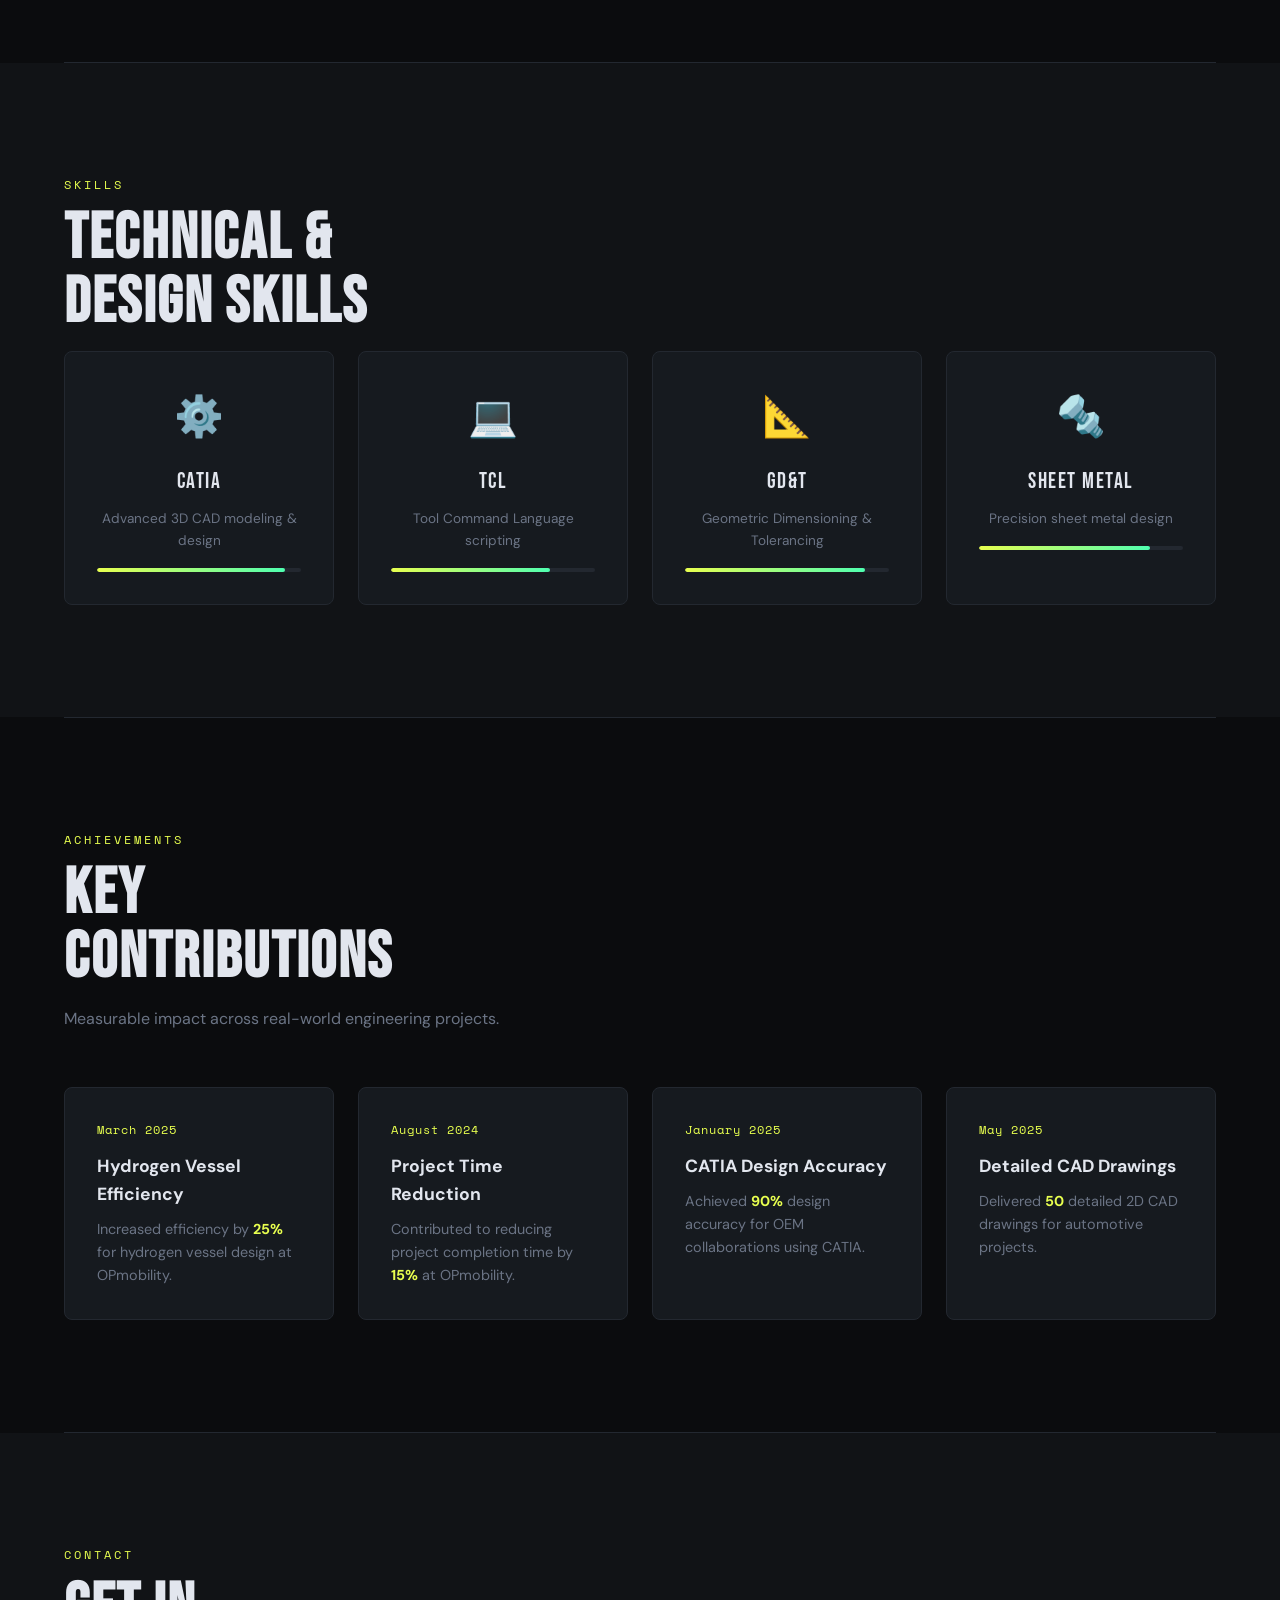
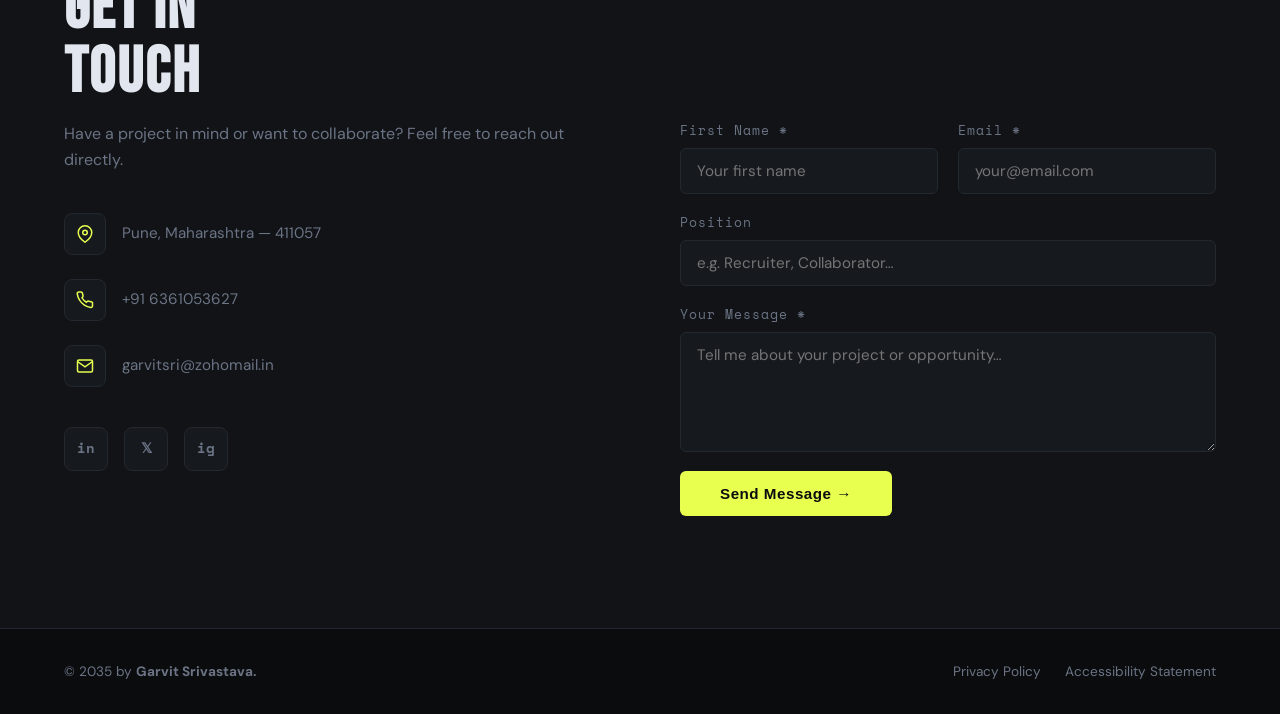
==== commit 082d376e: "profile photo added" ====
--- a/index.html
+++ b/index.html
@@ -39,7 +39,7 @@
 
     <div class="hero-img-wrap">
       <img class="hero-img"
-        src="about.png"
+        src="profile.jpeg"
         alt="Garvit Srivastava"
         onerror="this.style.display='none'; this.nextElementSibling.style.display='flex';" />
       <div class="hero-img-placeholder" style="display:none;">
--- a/style.css
+++ b/style.css
@@ -607,16 +607,7 @@
   color: var(--muted);
   background: var(--bg);
 }
-.portfolio-card-overlay {
-  position: absolute;
-  inset: 0;
-  background: rgba(11,12,14,.7);
-  display: flex;
-  align-items: center;
-  justify-content: center;
-  opacity: 0;
-  transition: opacity .35s;
-}
+
 .portfolio-card:hover .portfolio-card-overlay { opacity: 1; }
 .portfolio-view-btn {
   padding: .6rem 1.8rem;
